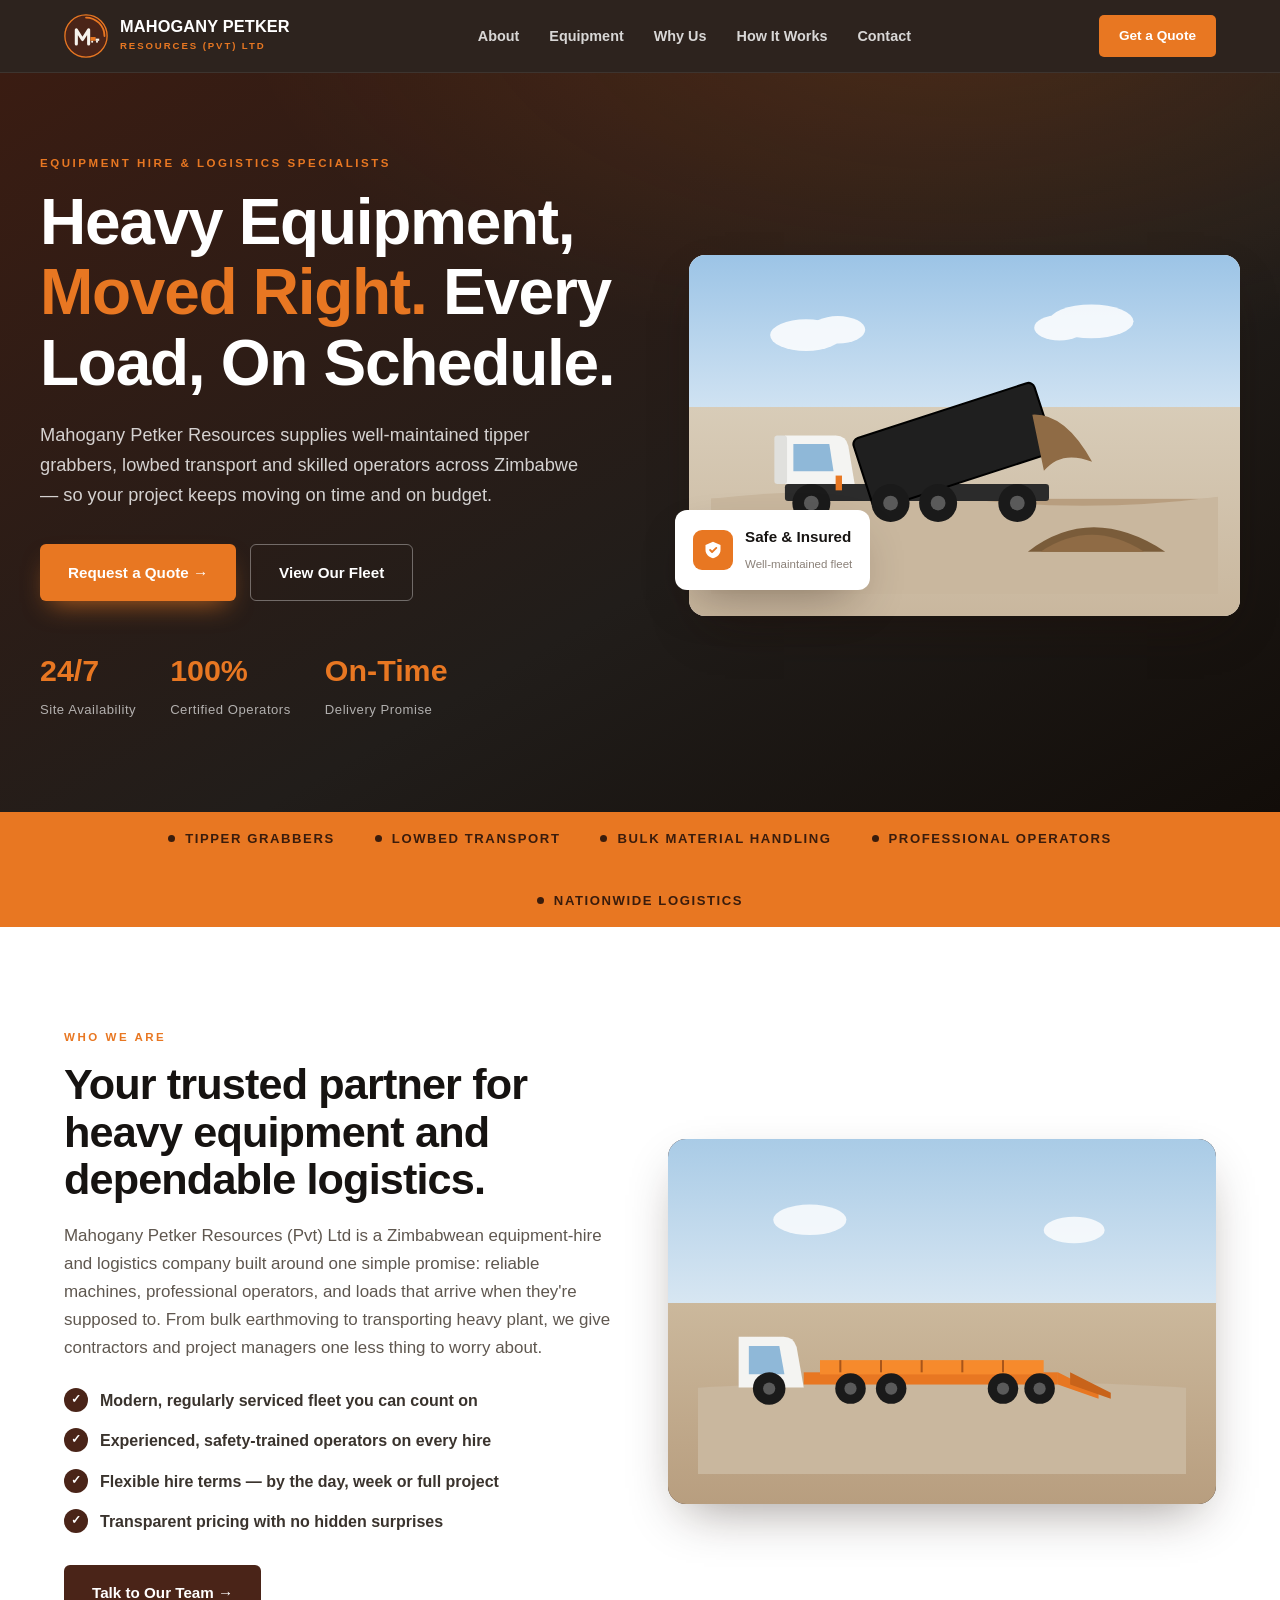
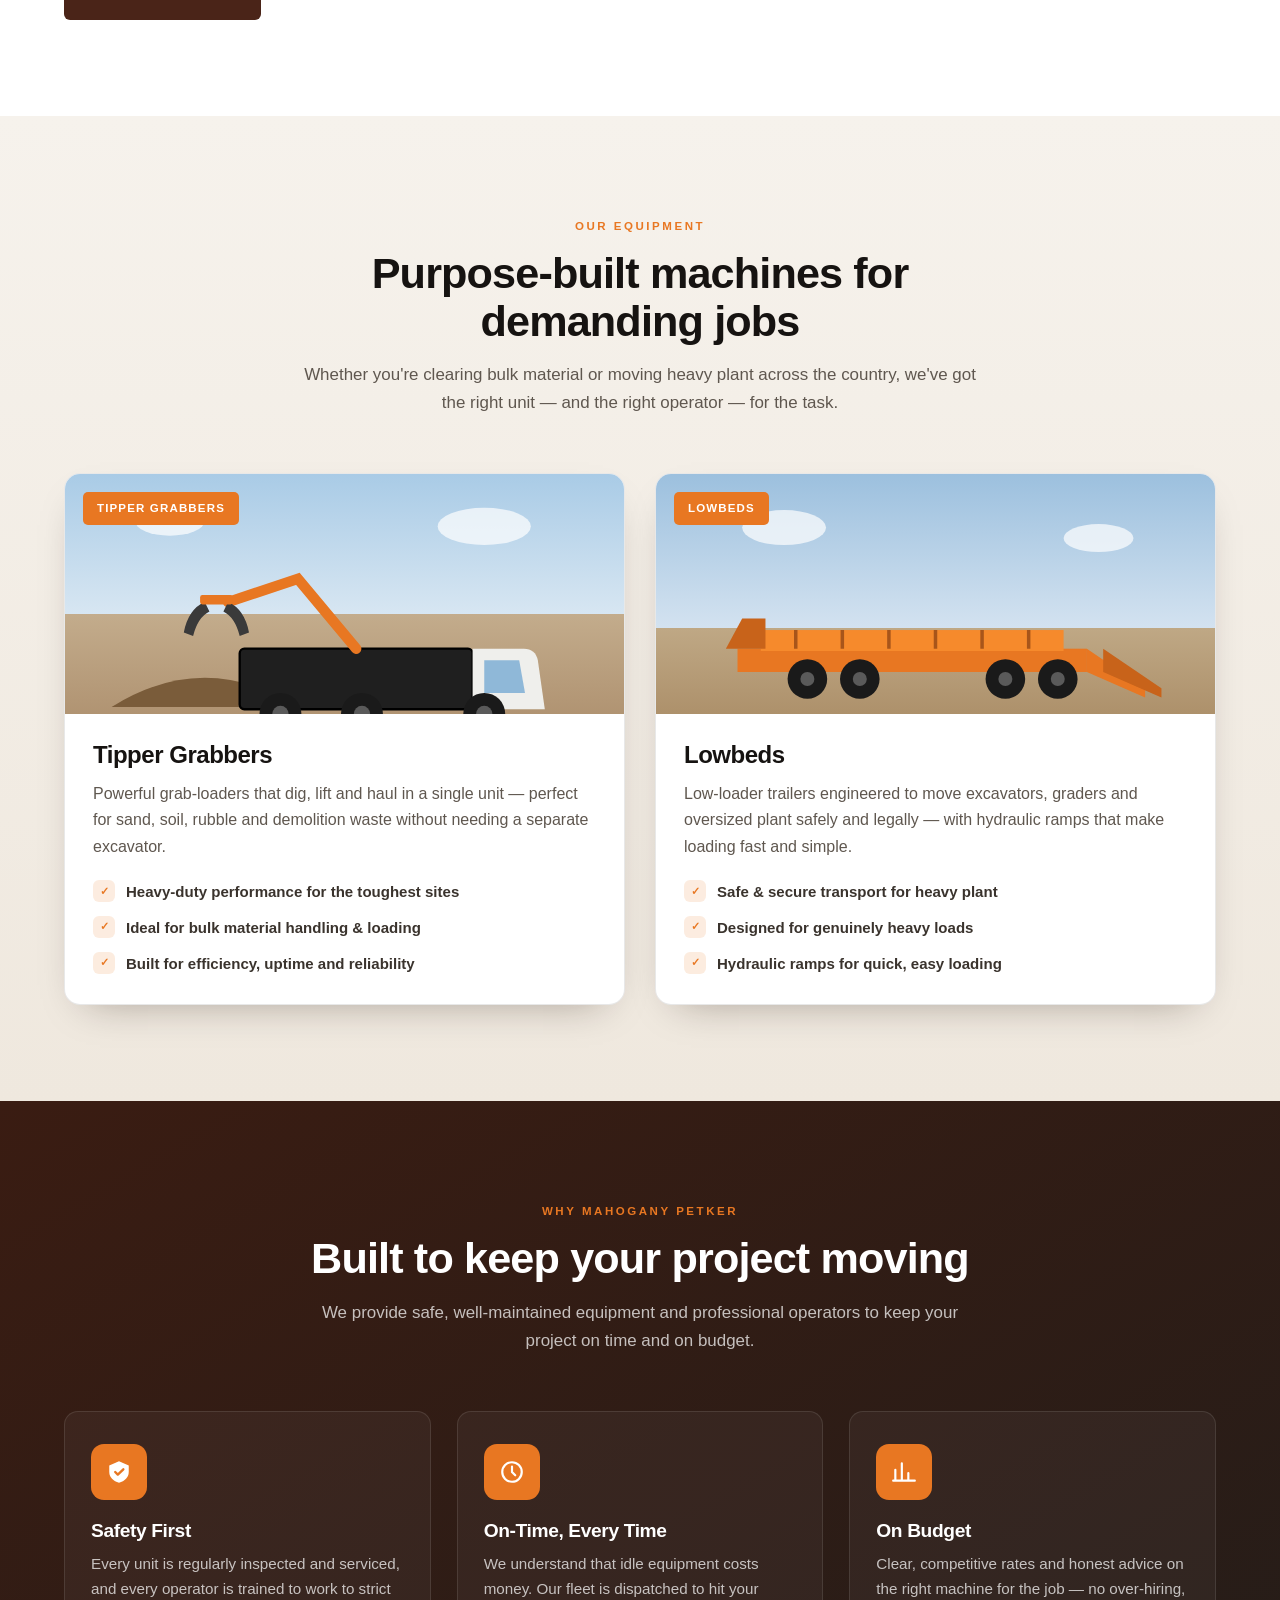
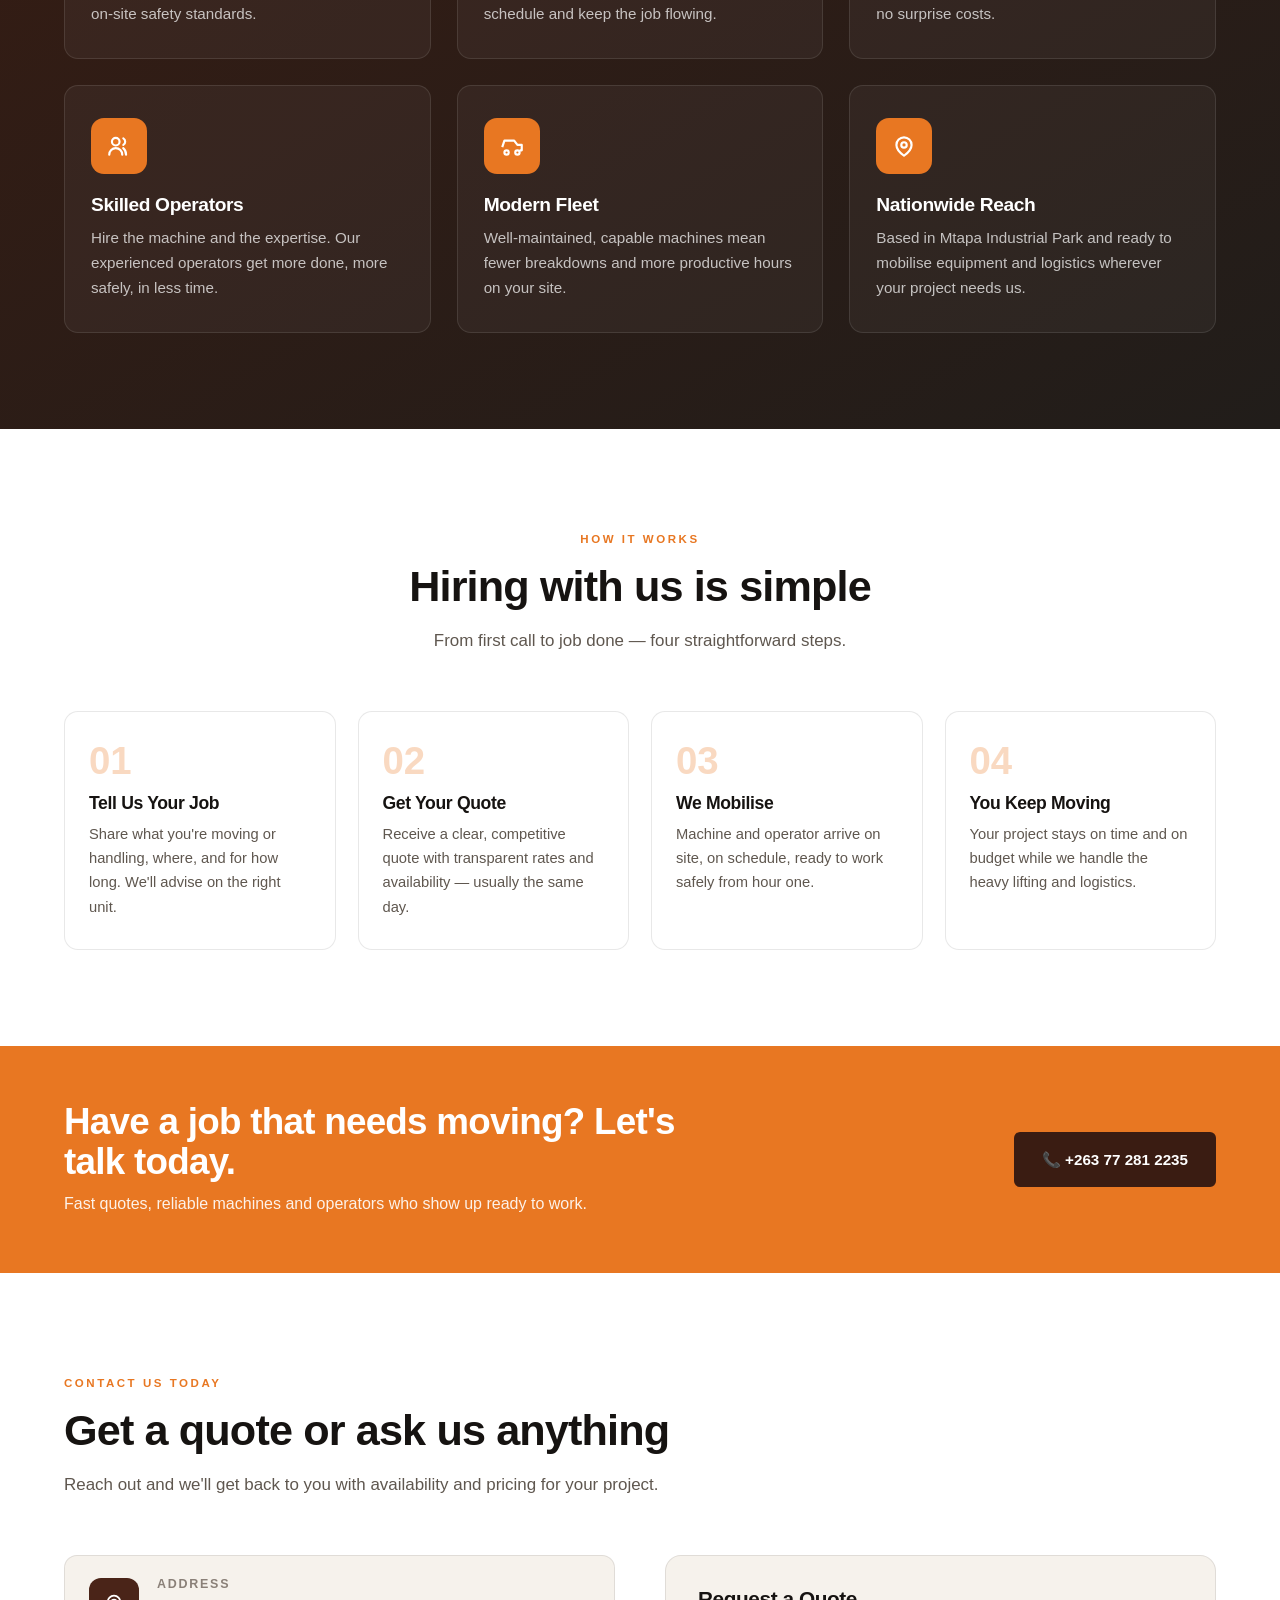
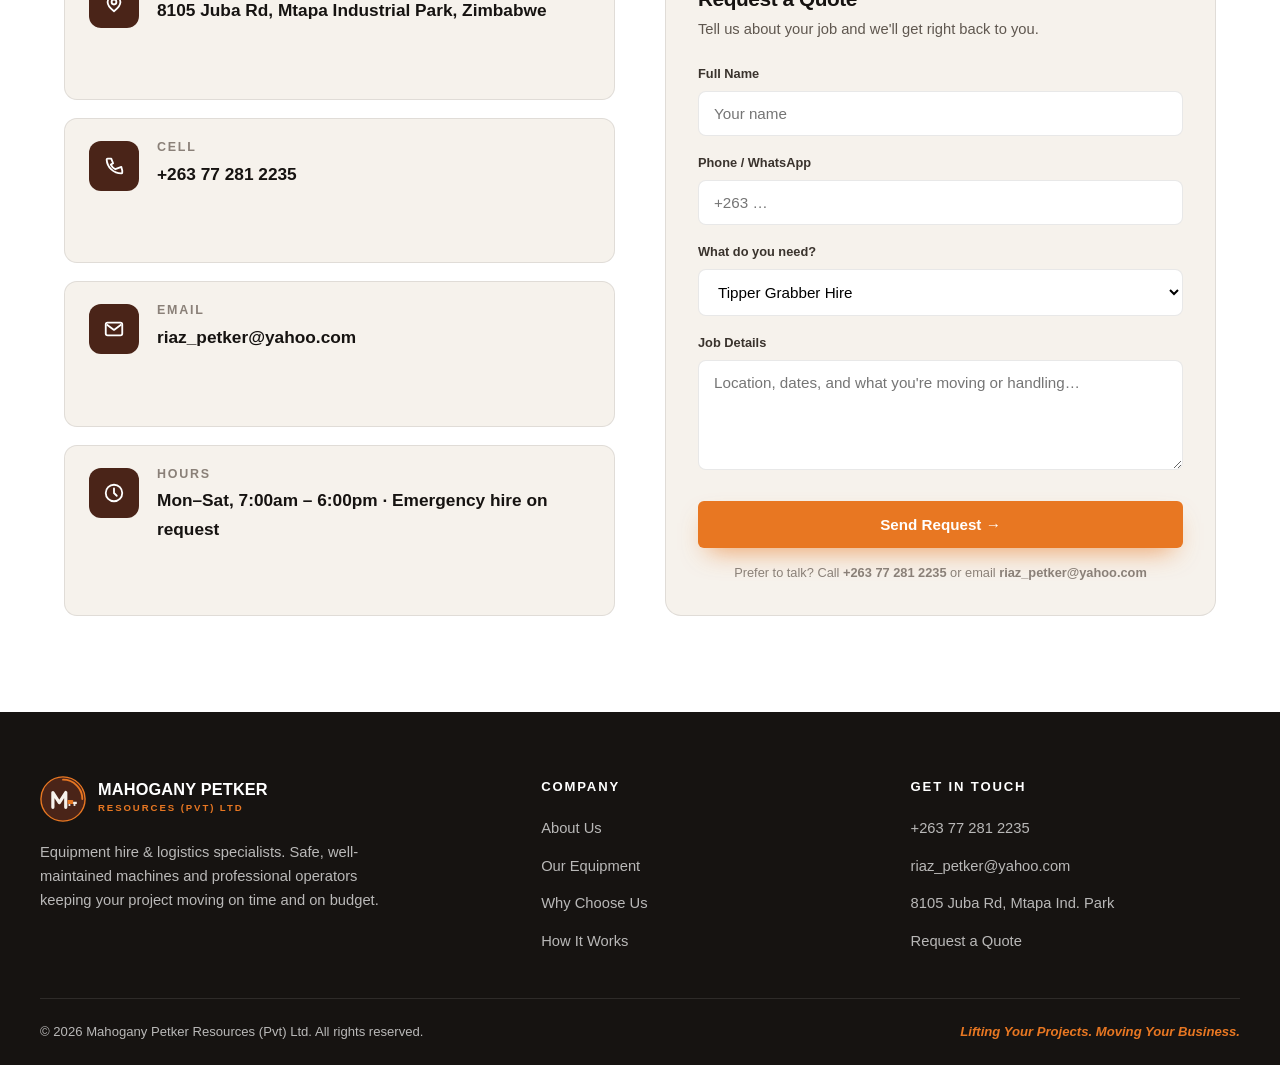
==== mahogany-petker/index.html @ 85d4819c "Add Mahogany Petker Resources equipment-hire website" ====
<!DOCTYPE html>
<html lang="en">
<head>
<meta charset="UTF-8">
<meta name="viewport" content="width=device-width, initial-scale=1.0">
<title>Mahogany Petker Resources | Equipment Hire &amp; Logistics Specialists</title>
<meta name="description" content="Mahogany Petker Resources (Pvt) Ltd — reliable equipment hire and heavy logistics in Zimbabwe. Tipper grabbers, lowbeds and professional operators to keep your project on time and on budget.">
<style>
  :root{
    --brown:#4a2418;
    --brown-deep:#3a1c12;
    --brown-mid:#6b3826;
    --orange:#e87722;
    --orange-bright:#f68a2c;
    --ink:#161311;
    --charcoal:#211d1a;
    --paper:#f6f2ec;
    --paper-2:#efe8de;
    --white:#ffffff;
    --muted:#8a8078;
    --line:rgba(0,0,0,.09);
    --shadow:0 20px 50px -18px rgba(30,15,8,.45);
    --font:-apple-system,BlinkMacSystemFont,"Segoe UI",Roboto,Helvetica,Arial,sans-serif;
  }
  *{margin:0;padding:0;box-sizing:border-box}
  html{scroll-behavior:smooth}
  body{font-family:var(--font);color:var(--ink);background:var(--paper);line-height:1.65;-webkit-font-smoothing:antialiased}
  h1,h2,h3,h4{line-height:1.1;letter-spacing:-.02em;font-weight:800}
  a{color:inherit;text-decoration:none}
  img,svg{display:block;max-width:100%}
  .wrap{max-width:1200px;margin:0 auto;padding:0 24px}
  .eyebrow{display:inline-block;font-size:.72rem;font-weight:800;letter-spacing:.22em;text-transform:uppercase;color:var(--orange);margin-bottom:14px}
  .btn{display:inline-flex;align-items:center;gap:9px;font-weight:700;font-size:.95rem;padding:15px 28px;border-radius:6px;transition:.25s;cursor:pointer;border:0}
  .btn-primary{background:var(--orange);color:#fff;box-shadow:0 12px 26px -10px rgba(232,119,34,.7)}
  .btn-primary:hover{background:var(--orange-bright);transform:translateY(-2px)}
  .btn-ghost{background:transparent;color:#fff;border:1.5px solid rgba(255,255,255,.35)}
  .btn-ghost:hover{border-color:#fff;background:rgba(255,255,255,.08)}
  .btn-dark{background:var(--brown);color:#fff}
  .btn-dark:hover{background:var(--brown-mid);transform:translateY(-2px)}
  section{position:relative}

  /* ---------- HEADER ---------- */
  header{position:sticky;top:0;z-index:50;background:rgba(28,18,12,.92);backdrop-filter:blur(10px);border-bottom:1px solid rgba(255,255,255,.08)}
  .nav{display:flex;align-items:center;justify-content:space-between;height:72px}
  .brand{display:flex;align-items:center;gap:12px}
  .brand .logo-mark{width:44px;height:44px;flex:0 0 auto}
  .brand-txt strong{display:block;color:#fff;font-size:1.02rem;font-weight:800;letter-spacing:.01em;line-height:1}
  .brand-txt span{display:block;color:var(--orange);font-size:.6rem;font-weight:700;letter-spacing:.2em;text-transform:uppercase;margin-top:3px}
  nav ul{display:flex;gap:30px;list-style:none}
  nav ul a{color:rgba(255,255,255,.82);font-size:.9rem;font-weight:600;transition:.2s}
  nav ul a:hover{color:var(--orange)}
  .nav-cta{background:var(--orange);color:#fff;padding:10px 20px;border-radius:5px;font-size:.85rem;font-weight:700}
  .nav-cta:hover{background:var(--orange-bright)}
  .burger{display:none;flex-direction:column;gap:5px;cursor:pointer;background:none;border:0}
  .burger span{width:26px;height:2.5px;background:#fff;border-radius:2px}

  /* ---------- HERO ---------- */
  .hero{background:radial-gradient(1200px 600px at 75% -10%,rgba(232,119,34,.16),transparent 60%),linear-gradient(150deg,var(--brown-deep),var(--charcoal) 60%,#120d09);color:#fff;overflow:hidden}
  .hero-grid{display:grid;grid-template-columns:1.05fr .95fr;gap:40px;align-items:center;padding:76px 0 90px}
  .hero h1{font-size:clamp(2.4rem,5vw,4rem);color:#fff}
  .hero h1 em{color:var(--orange);font-style:normal}
  .hero p.lead{font-size:1.14rem;color:rgba(255,255,255,.8);margin:22px 0 34px;max-width:560px}
  .hero-cta{display:flex;gap:14px;flex-wrap:wrap}
  .hero-stats{display:flex;gap:34px;margin-top:44px;flex-wrap:wrap}
  .hero-stats .stat strong{display:block;font-size:1.9rem;color:var(--orange);font-weight:800}
  .hero-stats .stat span{font-size:.82rem;color:rgba(255,255,255,.65);letter-spacing:.04em}
  .hero-art{position:relative}
  .hero-art .card{background:linear-gradient(160deg,#fbfbfb,#e9e2d8);border-radius:16px;padding:22px;box-shadow:var(--shadow);position:relative;overflow:hidden}
  .hero-art .card:before{content:"";position:absolute;inset:0;background:linear-gradient(180deg,#9cc4e6 0%,#cfe2f2 42%,#d8ccb8 42%,#c9b79e 100%);opacity:1;z-index:0}
  .hero-art svg{position:relative;z-index:1}
  .badge-float{position:absolute;left:-14px;bottom:26px;background:#fff;color:var(--ink);border-radius:12px;padding:14px 18px;box-shadow:var(--shadow);display:flex;align-items:center;gap:12px;z-index:3}
  .badge-float .ic{width:40px;height:40px;background:var(--orange);border-radius:9px;display:grid;place-items:center;flex:0 0 auto}
  .badge-float strong{display:block;font-size:.95rem}
  .badge-float span{font-size:.72rem;color:var(--muted)}

  /* ---------- MARQUEE STRIP ---------- */
  .strip{background:var(--orange);color:#3a1c0c}
  .strip .wrap{display:flex;gap:40px;flex-wrap:wrap;justify-content:center;padding:16px 24px;font-weight:800;font-size:.82rem;letter-spacing:.12em;text-transform:uppercase}
  .strip span{display:flex;align-items:center;gap:10px}
  .strip span:before{content:"";width:7px;height:7px;background:#3a1c0c;border-radius:50%}

  /* ---------- SECTION TITLES ---------- */
  .sec{padding:96px 0}
  .sec-head{max-width:680px;margin-bottom:56px}
  .sec-head.center{margin-left:auto;margin-right:auto;text-align:center}
  .sec-head h2{font-size:clamp(1.9rem,3.5vw,2.7rem);color:var(--ink)}
  .sec-head p{color:#5f574f;margin-top:16px;font-size:1.06rem}

  /* ---------- ABOUT ---------- */
  .about{background:var(--white)}
  .about-grid{display:grid;grid-template-columns:1fr 1fr;gap:56px;align-items:center}
  .about ul.checks{list-style:none;margin-top:26px;display:grid;gap:14px}
  .about ul.checks li{display:flex;gap:12px;align-items:flex-start;font-weight:600;color:#3a332d}
  .about ul.checks li:before{content:"✓";flex:0 0 auto;width:24px;height:24px;background:var(--brown);color:#fff;border-radius:50%;display:grid;place-items:center;font-size:.75rem;font-weight:800}
  .about-visual{background:linear-gradient(155deg,var(--brown),var(--charcoal));border-radius:18px;padding:30px;box-shadow:var(--shadow);position:relative;overflow:hidden}
  .about-visual .sky{position:absolute;inset:0;background:linear-gradient(180deg,#a9cbe6,#d7e6f2 45%,#cbb89c 45%,#b89e7f);z-index:0}
  .about-visual svg{position:relative;z-index:1}

  /* ---------- EQUIPMENT ---------- */
  .equip{background:linear-gradient(180deg,var(--paper),var(--paper-2))}
  .equip-grid{display:grid;grid-template-columns:1fr 1fr;gap:30px}
  .equip-card{background:#fff;border-radius:16px;overflow:hidden;box-shadow:0 16px 40px -22px rgba(30,15,8,.4);border:1px solid var(--line);transition:.3s;display:flex;flex-direction:column}
  .equip-card:hover{transform:translateY(-6px);box-shadow:0 26px 50px -22px rgba(30,15,8,.5)}
  .equip-pic{position:relative;height:240px;overflow:hidden}
  .equip-pic .scene{position:absolute;inset:0}
  .equip-pic .tag{position:absolute;left:18px;top:18px;background:var(--orange);color:#fff;font-size:.72rem;font-weight:800;letter-spacing:.1em;text-transform:uppercase;padding:7px 14px;border-radius:5px;z-index:3}
  .equip-body{padding:28px}
  .equip-body h3{font-size:1.5rem;color:var(--ink)}
  .equip-body>p{color:#5f574f;margin:12px 0 20px}
  .equip-body ul{list-style:none;display:grid;gap:11px}
  .equip-body ul li{display:flex;gap:11px;align-items:flex-start;font-weight:600;color:#3a332d;font-size:.94rem}
  .equip-body ul li .dot{flex:0 0 auto;width:22px;height:22px;border-radius:6px;background:rgba(232,119,34,.14);color:var(--orange);display:grid;place-items:center;font-size:.7rem;font-weight:900}

  /* ---------- WHY ---------- */
  .why{background:linear-gradient(150deg,var(--brown-deep),var(--charcoal));color:#fff}
  .why-grid{display:grid;grid-template-columns:repeat(3,1fr);gap:26px;margin-top:12px}
  .why-card{background:rgba(255,255,255,.045);border:1px solid rgba(255,255,255,.1);border-radius:14px;padding:32px 26px;transition:.3s}
  .why-card:hover{background:rgba(255,255,255,.08);transform:translateY(-4px)}
  .why-card .ic{width:56px;height:56px;border-radius:13px;background:var(--orange);display:grid;place-items:center;margin-bottom:20px}
  .why-card h3{font-size:1.2rem;color:#fff;margin-bottom:10px}
  .why-card p{color:rgba(255,255,255,.72);font-size:.95rem}

  /* ---------- PROCESS ---------- */
  .steps{display:grid;grid-template-columns:repeat(4,1fr);gap:22px;counter-reset:step}
  .step{background:#fff;border:1px solid var(--line);border-radius:14px;padding:30px 24px;position:relative}
  .step:before{counter-increment:step;content:"0" counter(step);font-size:2.4rem;font-weight:800;color:rgba(232,119,34,.28);line-height:1;display:block;margin-bottom:14px}
  .step h4{font-size:1.1rem;margin-bottom:8px}
  .step p{color:#5f574f;font-size:.92rem}

  /* ---------- CTA BANNER ---------- */
  .cta-banner{background:var(--orange);color:#fff}
  .cta-banner .wrap{display:flex;align-items:center;justify-content:space-between;gap:30px;padding:56px 24px;flex-wrap:wrap}
  .cta-banner h2{font-size:clamp(1.6rem,3vw,2.3rem);max-width:640px}
  .cta-banner p{color:rgba(255,255,255,.9);margin-top:8px}

  /* ---------- CONTACT ---------- */
  .contact{background:var(--white)}
  .contact-grid{display:grid;grid-template-columns:1fr 1fr;gap:50px}
  .contact-cards{display:grid;gap:18px}
  .c-card{display:flex;gap:18px;align-items:flex-start;background:var(--paper);border:1px solid var(--line);border-radius:13px;padding:22px 24px}
  .c-card .ic{flex:0 0 auto;width:50px;height:50px;border-radius:12px;background:var(--brown);display:grid;place-items:center}
  .c-card h4{font-size:.78rem;letter-spacing:.14em;text-transform:uppercase;color:var(--muted);margin-bottom:5px}
  .c-card a,.c-card p{font-size:1.08rem;font-weight:700;color:var(--ink)}
  .c-card a:hover{color:var(--orange)}
  form{background:var(--paper);border:1px solid var(--line);border-radius:16px;padding:32px}
  form h3{font-size:1.3rem;margin-bottom:6px}
  form p.sub{color:#5f574f;font-size:.92rem;margin-bottom:22px}
  .field{margin-bottom:16px}
  .field label{display:block;font-size:.8rem;font-weight:700;margin-bottom:7px;color:#3a332d}
  .field input,.field textarea,.field select{width:100%;padding:13px 15px;border:1.5px solid var(--line);border-radius:8px;font-family:inherit;font-size:.95rem;background:#fff;transition:.2s}
  .field input:focus,.field textarea:focus,.field select:focus{outline:none;border-color:var(--orange);box-shadow:0 0 0 3px rgba(232,119,34,.14)}
  .field textarea{resize:vertical;min-height:110px}
  form button{width:100%;justify-content:center;margin-top:6px}
  .form-note{font-size:.8rem;color:var(--muted);text-align:center;margin-top:14px}

  /* ---------- FOOTER ---------- */
  footer{background:var(--ink);color:rgba(255,255,255,.7)}
  .foot-top{display:grid;grid-template-columns:1.4fr 1fr 1fr;gap:40px;padding:64px 0 44px}
  .foot-brand .brand{margin-bottom:18px}
  .foot-brand p{font-size:.92rem;max-width:340px}
  .foot-col h5{color:#fff;font-size:.82rem;letter-spacing:.14em;text-transform:uppercase;margin-bottom:18px}
  .foot-col ul{list-style:none;display:grid;gap:11px}
  .foot-col ul a{font-size:.92rem;transition:.2s}
  .foot-col ul a:hover{color:var(--orange)}
  .foot-bar{border-top:1px solid rgba(255,255,255,.1);padding:22px 0;display:flex;justify-content:space-between;flex-wrap:wrap;gap:10px;font-size:.82rem}
  .foot-bar .slogan{color:var(--orange);font-weight:700;font-style:italic}

  /* ---------- RESPONSIVE ---------- */
  @media(max-width:900px){
    .hero-grid,.about-grid,.equip-grid,.contact-grid{grid-template-columns:1fr}
    .why-grid{grid-template-columns:1fr}
    .steps{grid-template-columns:1fr 1fr}
    .foot-top{grid-template-columns:1fr}
    nav ul,.nav-cta{display:none}
    .burger{display:flex}
    nav.open ul{display:flex;position:absolute;top:72px;left:0;right:0;flex-direction:column;background:var(--charcoal);padding:20px 24px;gap:18px;border-bottom:1px solid rgba(255,255,255,.1)}
    .hero-art{order:-1}
  }
  @media(max-width:520px){
    .steps{grid-template-columns:1fr}
    .cta-banner .wrap{flex-direction:column;align-items:flex-start}
  }
</style>
</head>
<body>

<!-- ============ REUSABLE SVG DEFS: LOGO ============ -->
<svg width="0" height="0" style="position:absolute" aria-hidden="true">
  <defs>
    <!-- Logo mark: brown circle with truck silhouette + M -->
    <symbol id="logoMark" viewBox="0 0 100 100">
      <circle cx="50" cy="50" r="48" fill="#4a2418"/>
      <circle cx="50" cy="50" r="48" fill="none" stroke="#e87722" stroke-width="3"/>
      <path d="M50 8 A42 42 0 0 1 92 50" fill="none" stroke="#e87722" stroke-width="4" stroke-linecap="round"/>
      <!-- M letter -->
      <path d="M28 68 V36 L42 58 L56 36 V68" fill="none" stroke="#f6f2ec" stroke-width="7" stroke-linejoin="round" stroke-linecap="round"/>
      <!-- little truck -->
      <g transform="translate(60,60)">
        <rect x="0" y="-8" width="12" height="9" rx="1" fill="#e87722"/>
        <rect x="12" y="-4" width="8" height="5" fill="#f6f2ec"/>
        <circle cx="4" cy="3" r="2.4" fill="#f6f2ec"/>
        <circle cx="15" cy="3" r="2.4" fill="#f6f2ec"/>
      </g>
    </symbol>
  </defs>
</svg>

<!-- ============ HEADER ============ -->
<header>
  <div class="wrap nav">
    <a href="#home" class="brand">
      <svg class="logo-mark"><use href="#logoMark"/></svg>
      <span class="brand-txt">
        <strong>MAHOGANY PETKER</strong>
        <span>Resources (Pvt) Ltd</span>
      </span>
    </a>
    <nav id="nav">
      <ul>
        <li><a href="#about">About</a></li>
        <li><a href="#equipment">Equipment</a></li>
        <li><a href="#why">Why Us</a></li>
        <li><a href="#process">How It Works</a></li>
        <li><a href="#contact">Contact</a></li>
      </ul>
    </nav>
    <a href="#contact" class="nav-cta">Get a Quote</a>
    <button class="burger" id="burger" aria-label="Menu"><span></span><span></span><span></span></button>
  </div>
</header>

<!-- ============ HERO ============ -->
<section class="hero" id="home">
  <div class="wrap hero-grid">
    <div class="hero-copy">
      <span class="eyebrow">Equipment Hire &amp; Logistics Specialists</span>
      <h1>Heavy Equipment, <em>Moved Right.</em> Every Load, On Schedule.</h1>
      <p class="lead">Mahogany Petker Resources supplies well-maintained tipper grabbers, lowbed transport and skilled operators across Zimbabwe — so your project keeps moving on time and on budget.</p>
      <div class="hero-cta">
        <a href="#contact" class="btn btn-primary">Request a Quote →</a>
        <a href="#equipment" class="btn btn-ghost">View Our Fleet</a>
      </div>
      <div class="hero-stats">
        <div class="stat"><strong>24/7</strong><span>Site Availability</span></div>
        <div class="stat"><strong>100%</strong><span>Certified Operators</span></div>
        <div class="stat"><strong>On-Time</strong><span>Delivery Promise</span></div>
      </div>
    </div>
    <div class="hero-art">
      <div class="card">
        <!-- Tipper truck dumping, sky scene -->
        <svg viewBox="0 0 480 300" role="img" aria-label="Tipper truck offloading material at a construction site">
          <!-- clouds -->
          <g fill="#ffffff" opacity=".85">
            <ellipse cx="90" cy="55" rx="34" ry="15"/><ellipse cx="120" cy="50" rx="26" ry="13"/>
            <ellipse cx="360" cy="42" rx="40" ry="16"/><ellipse cx="330" cy="48" rx="24" ry="12"/>
          </g>
          <!-- ground -->
          <rect x="0" y="210" width="480" height="90" fill="#b89e7f"/>
          <path d="M0 210 Q120 196 240 210 T480 208 V300 H0 Z" fill="#c9b79e"/>
          <!-- dumped pile -->
          <path d="M300 260 Q360 214 430 260 Z" fill="#7a5c3a"/>
          <path d="M312 260 Q360 228 410 260 Z" fill="#8f6b45"/>
          <!-- TRUCK -->
          <g>
            <!-- chassis -->
            <rect x="70" y="196" width="250" height="16" rx="3" fill="#2b2b2b"/>
            <!-- raised tipper bed -->
            <g transform="rotate(-18 250 190)">
              <rect x="150" y="120" width="180" height="70" rx="6" fill="#1f1f1f"/>
              <rect x="150" y="120" width="180" height="70" rx="6" fill="none" stroke="#000" stroke-width="2"/>
              <!-- material spilling -->
              <path d="M320 150 q30 8 40 60 q-24 -20 -46 -6 Z" fill="#8f6b45"/>
            </g>
            <!-- cab -->
            <path d="M70 150 h48 q10 0 12 10 l6 36 h-66 Z" fill="#f4f4f2"/>
            <path d="M78 158 h34 l4 26 h-38 Z" fill="#8fb8d8"/>
            <rect x="60" y="150" width="12" height="46" rx="3" fill="#e0e0dd"/>
            <!-- wheels -->
            <g fill="#1a1a1a">
              <circle cx="95" cy="214" r="18"/><circle cx="170" cy="214" r="18"/>
              <circle cx="215" cy="214" r="18"/><circle cx="290" cy="214" r="18"/>
            </g>
            <g fill="#5a5a5a">
              <circle cx="95" cy="214" r="7"/><circle cx="170" cy="214" r="7"/>
              <circle cx="215" cy="214" r="7"/><circle cx="290" cy="214" r="7"/>
            </g>
            <rect x="118" y="188" width="6" height="14" fill="#e87722"/>
          </g>
        </svg>
      </div>
      <div class="badge-float">
        <span class="ic">
          <svg width="20" height="20" viewBox="0 0 24 24" fill="none"><path d="M12 2 3 6v6c0 5 3.8 8.4 9 10 5.2-1.6 9-5 9-10V6l-9-4Z" fill="#fff"/><path d="m8.5 12 2.4 2.4L16 9.5" stroke="#e87722" stroke-width="2.2" stroke-linecap="round" stroke-linejoin="round"/></svg>
        </span>
        <div><strong>Safe &amp; Insured</strong><span>Well-maintained fleet</span></div>
      </div>
    </div>
  </div>
</section>

<!-- ============ TRUST STRIP ============ -->
<div class="strip">
  <div class="wrap">
    <span>Tipper Grabbers</span>
    <span>Lowbed Transport</span>
    <span>Bulk Material Handling</span>
    <span>Professional Operators</span>
    <span>Nationwide Logistics</span>
  </div>
</div>

<!-- ============ ABOUT ============ -->
<section class="sec about" id="about">
  <div class="wrap about-grid">
    <div>
      <span class="eyebrow">Who We Are</span>
      <h2 style="font-size:clamp(1.9rem,3.5vw,2.7rem)">Your trusted partner for heavy equipment and dependable logistics.</h2>
      <p style="color:#5f574f;margin-top:18px;font-size:1.06rem">Mahogany Petker Resources (Pvt) Ltd is a Zimbabwean equipment-hire and logistics company built around one simple promise: reliable machines, professional operators, and loads that arrive when they're supposed to. From bulk earthmoving to transporting heavy plant, we give contractors and project managers one less thing to worry about.</p>
      <ul class="checks">
        <li>Modern, regularly serviced fleet you can count on</li>
        <li>Experienced, safety-trained operators on every hire</li>
        <li>Flexible hire terms — by the day, week or full project</li>
        <li>Transparent pricing with no hidden surprises</li>
      </ul>
      <a href="#contact" class="btn btn-dark" style="margin-top:30px">Talk to Our Team →</a>
    </div>
    <div class="about-visual">
      <div class="sky"></div>
      <!-- Lowbed hauling scene -->
      <svg viewBox="0 0 480 300" role="img" aria-label="Truck hauling a lowbed trailer with loading ramps">
        <g fill="#ffffff" opacity=".8"><ellipse cx="110" cy="50" rx="36" ry="15"/><ellipse cx="370" cy="60" rx="30" ry="13"/></g>
        <rect x="0" y="215" width="480" height="85" fill="#b89e7f"/>
        <path d="M0 215 Q240 202 480 215 V300 H0 Z" fill="#c9b79e"/>
        <!-- truck cab -->
        <path d="M40 165 h44 q10 0 13 10 l7 40 H40 Z" fill="#f4f4f2"/>
        <path d="M50 174 h30 l5 28 H50 Z" fill="#8fb8d8"/>
        <!-- lowbed trailer (orange) -->
        <rect x="104" y="200" width="250" height="12" fill="#e87722"/>
        <rect x="120" y="188" width="220" height="14" fill="#f68a2c"/>
        <!-- ramps -->
        <path d="M354 200 l40 20 v6 l-40 -14 Z" fill="#e87722"/>
        <path d="M366 200 l40 20 v6 l-40 -14 Z" fill="#c8631a"/>
        <!-- deck ribs -->
        <g stroke="#a8551a" stroke-width="2"><line x1="140" y1="188" x2="140" y2="200"/><line x1="180" y1="188" x2="180" y2="200"/><line x1="220" y1="188" x2="220" y2="200"/><line x1="260" y1="188" x2="260" y2="200"/><line x1="300" y1="188" x2="300" y2="200"/></g>
        <!-- wheels -->
        <g fill="#1a1a1a"><circle cx="70" cy="216" r="16"/><circle cx="150" cy="216" r="15"/><circle cx="190" cy="216" r="15"/><circle cx="300" cy="216" r="15"/><circle cx="336" cy="216" r="15"/></g>
        <g fill="#5a5a5a"><circle cx="70" cy="216" r="6"/><circle cx="150" cy="216" r="6"/><circle cx="190" cy="216" r="6"/><circle cx="300" cy="216" r="6"/><circle cx="336" cy="216" r="6"/></g>
      </svg>
    </div>
  </div>
</section>

<!-- ============ EQUIPMENT ============ -->
<section class="sec equip" id="equipment">
  <div class="wrap">
    <div class="sec-head center">
      <span class="eyebrow">Our Equipment</span>
      <h2>Purpose-built machines for demanding jobs</h2>
      <p>Whether you're clearing bulk material or moving heavy plant across the country, we've got the right unit — and the right operator — for the task.</p>
    </div>
    <div class="equip-grid">

      <!-- TIPPER GRABBER -->
      <article class="equip-card">
        <div class="equip-pic">
          <span class="tag">Tipper Grabbers</span>
          <svg class="scene" viewBox="0 0 480 240" preserveAspectRatio="xMidYMid slice" role="img" aria-label="Tipper truck with hydraulic grabber arm loading soil">
            <rect width="480" height="240" fill="url(#g1)"/>
            <defs><linearGradient id="g1" x1="0" y1="0" x2="0" y2="1"><stop offset="0" stop-color="#a9cbe6"/><stop offset=".5" stop-color="#d7e6f2"/><stop offset=".5" stop-color="#c3ac8c"/><stop offset="1" stop-color="#a98a68"/></linearGradient></defs>
            <g fill="#fff" opacity=".7"><ellipse cx="360" cy="45" rx="40" ry="16"/><ellipse cx="90" cy="40" rx="30" ry="13"/></g>
            <!-- pile -->
            <path d="M40 200 Q120 150 200 200 Z" fill="#7a5c3a"/>
            <!-- truck body -->
            <rect x="150" y="150" width="200" height="52" rx="4" fill="#1f1f1f"/>
            <rect x="150" y="150" width="200" height="52" rx="4" fill="none" stroke="#000" stroke-width="2"/>
            <!-- cab -->
            <path d="M350 150 h44 q10 0 12 10 l6 42 h-62 Z" fill="#efefec"/>
            <path d="M360 160 h30 l5 28 h-35 Z" fill="#8fb8d8"/>
            <!-- grabber arm -->
            <g stroke="#e87722" stroke-width="9" fill="none" stroke-linecap="round">
              <path d="M250 150 L200 90 L140 110"/>
            </g>
            <!-- grab claw -->
            <g transform="translate(120,110)" fill="#3a3a3a">
              <path d="M0 0 q-14 6 -18 26 l8 3 q4 -16 14 -21 Z"/>
              <path d="M20 0 q14 6 18 26 l-8 3 q-4 -16 -14 -21 Z"/>
              <rect x="-4" y="-6" width="28" height="8" rx="2" fill="#e87722"/>
            </g>
            <!-- wheels -->
            <g fill="#1a1a1a"><circle cx="185" cy="206" r="18"/><circle cx="255" cy="206" r="18"/><circle cx="360" cy="206" r="18"/></g>
            <g fill="#5a5a5a"><circle cx="185" cy="206" r="7"/><circle cx="255" cy="206" r="7"/><circle cx="360" cy="206" r="7"/></g>
          </svg>
        </div>
        <div class="equip-body">
          <h3>Tipper Grabbers</h3>
          <p>Powerful grab-loaders that dig, lift and haul in a single unit — perfect for sand, soil, rubble and demolition waste without needing a separate excavator.</p>
          <ul>
            <li><span class="dot">✓</span> Heavy-duty performance for the toughest sites</li>
            <li><span class="dot">✓</span> Ideal for bulk material handling &amp; loading</li>
            <li><span class="dot">✓</span> Built for efficiency, uptime and reliability</li>
          </ul>
        </div>
      </article>

      <!-- LOWBED -->
      <article class="equip-card">
        <div class="equip-pic">
          <span class="tag">Lowbeds</span>
          <svg class="scene" viewBox="0 0 480 240" preserveAspectRatio="xMidYMid slice" role="img" aria-label="Orange lowbed trailer with hydraulic loading ramps">
            <rect width="480" height="240" fill="url(#g2)"/>
            <defs><linearGradient id="g2" x1="0" y1="0" x2="0" y2="1"><stop offset="0" stop-color="#9cc0de"/><stop offset=".55" stop-color="#d3e2f0"/><stop offset=".55" stop-color="#bfa885"/><stop offset="1" stop-color="#a5865f"/></linearGradient></defs>
            <g fill="#fff" opacity=".7"><ellipse cx="110" cy="46" rx="36" ry="15"/><ellipse cx="380" cy="55" rx="30" ry="12"/></g>
            <!-- lowbed deck -->
            <rect x="70" y="150" width="300" height="20" fill="#e87722"/>
            <rect x="90" y="134" width="260" height="18" fill="#f68a2c"/>
            <!-- gooseneck -->
            <path d="M60 150 l14 -26 h20 v26 Z" fill="#c8631a"/>
            <!-- ramps down -->
            <path d="M370 150 l50 34 v8 l-50 -22 Z" fill="#e87722"/>
            <path d="M384 150 l50 34 v8 l-50 -22 Z" fill="#c8631a"/>
            <!-- deck ribs -->
            <g stroke="#a8551a" stroke-width="3"><line x1="120" y1="134" x2="120" y2="150"/><line x1="160" y1="134" x2="160" y2="150"/><line x1="200" y1="134" x2="200" y2="150"/><line x1="240" y1="134" x2="240" y2="150"/><line x1="280" y1="134" x2="280" y2="150"/><line x1="320" y1="134" x2="320" y2="150"/></g>
            <!-- wheels -->
            <g fill="#1a1a1a"><circle cx="130" cy="176" r="17"/><circle cx="175" cy="176" r="17"/><circle cx="300" cy="176" r="17"/><circle cx="345" cy="176" r="17"/></g>
            <g fill="#5a5a5a"><circle cx="130" cy="176" r="6"/><circle cx="175" cy="176" r="6"/><circle cx="300" cy="176" r="6"/><circle cx="345" cy="176" r="6"/></g>
          </svg>
        </div>
        <div class="equip-body">
          <h3>Lowbeds</h3>
          <p>Low-loader trailers engineered to move excavators, graders and oversized plant safely and legally — with hydraulic ramps that make loading fast and simple.</p>
          <ul>
            <li><span class="dot">✓</span> Safe &amp; secure transport for heavy plant</li>
            <li><span class="dot">✓</span> Designed for genuinely heavy loads</li>
            <li><span class="dot">✓</span> Hydraulic ramps for quick, easy loading</li>
          </ul>
        </div>
      </article>

    </div>
  </div>
</section>

<!-- ============ WHY US ============ -->
<section class="sec why" id="why">
  <div class="wrap">
    <div class="sec-head center" style="color:#fff">
      <span class="eyebrow">Why Mahogany Petker</span>
      <h2 style="color:#fff">Built to keep your project moving</h2>
      <p style="color:rgba(255,255,255,.72)">We provide safe, well-maintained equipment and professional operators to keep your project on time and on budget.</p>
    </div>
    <div class="why-grid">
      <div class="why-card">
        <span class="ic"><svg width="26" height="26" viewBox="0 0 24 24" fill="none"><path d="M12 2 3 6v6c0 5 3.8 8.4 9 10 5.2-1.6 9-5 9-10V6l-9-4Z" fill="#fff"/><path d="m8.5 12 2.4 2.4L16 9.5" stroke="#e87722" stroke-width="2.2" stroke-linecap="round" stroke-linejoin="round"/></svg></span>
        <h3>Safety First</h3>
        <p>Every unit is regularly inspected and serviced, and every operator is trained to work to strict on-site safety standards.</p>
      </div>
      <div class="why-card">
        <span class="ic"><svg width="26" height="26" viewBox="0 0 24 24" fill="none"><circle cx="12" cy="12" r="9" stroke="#fff" stroke-width="2"/><path d="M12 7v5l3 3" stroke="#fff" stroke-width="2" stroke-linecap="round"/></svg></span>
        <h3>On-Time, Every Time</h3>
        <p>We understand that idle equipment costs money. Our fleet is dispatched to hit your schedule and keep the job flowing.</p>
      </div>
      <div class="why-card">
        <span class="ic"><svg width="26" height="26" viewBox="0 0 24 24" fill="none"><path d="M4 20V10M10 20V4M16 20v-7M22 20H2" stroke="#fff" stroke-width="2" stroke-linecap="round"/></svg></span>
        <h3>On Budget</h3>
        <p>Clear, competitive rates and honest advice on the right machine for the job — no over-hiring, no surprise costs.</p>
      </div>
      <div class="why-card">
        <span class="ic"><svg width="26" height="26" viewBox="0 0 24 24" fill="none"><circle cx="9" cy="8" r="3.5" stroke="#fff" stroke-width="2"/><path d="M3 20c0-3.3 2.7-6 6-6s6 2.7 6 6" stroke="#fff" stroke-width="2" stroke-linecap="round"/><path d="M16 5a3.5 3.5 0 0 1 0 6M18.5 20c0-2.5-1-4.7-2.6-6" stroke="#fff" stroke-width="2" stroke-linecap="round"/></svg></span>
        <h3>Skilled Operators</h3>
        <p>Hire the machine and the expertise. Our experienced operators get more done, more safely, in less time.</p>
      </div>
      <div class="why-card">
        <span class="ic"><svg width="26" height="26" viewBox="0 0 24 24" fill="none"><path d="M3 13l2-6h9l3 4h4v5h-2" stroke="#fff" stroke-width="2" stroke-linejoin="round"/><circle cx="7" cy="18" r="2" stroke="#fff" stroke-width="2"/><circle cx="17" cy="18" r="2" stroke="#fff" stroke-width="2"/></svg></span>
        <h3>Modern Fleet</h3>
        <p>Well-maintained, capable machines mean fewer breakdowns and more productive hours on your site.</p>
      </div>
      <div class="why-card">
        <span class="ic"><svg width="26" height="26" viewBox="0 0 24 24" fill="none"><path d="M12 21s-7-5.2-7-10a7 7 0 0 1 14 0c0 4.8-7 10-7 10Z" stroke="#fff" stroke-width="2" stroke-linejoin="round"/><circle cx="12" cy="11" r="2.5" stroke="#fff" stroke-width="2"/></svg></span>
        <h3>Nationwide Reach</h3>
        <p>Based in Mtapa Industrial Park and ready to mobilise equipment and logistics wherever your project needs us.</p>
      </div>
    </div>
  </div>
</section>

<!-- ============ PROCESS ============ -->
<section class="sec" id="process" style="background:var(--white)">
  <div class="wrap">
    <div class="sec-head center">
      <span class="eyebrow">How It Works</span>
      <h2>Hiring with us is simple</h2>
      <p>From first call to job done — four straightforward steps.</p>
    </div>
    <div class="steps">
      <div class="step"><h4>Tell Us Your Job</h4><p>Share what you're moving or handling, where, and for how long. We'll advise on the right unit.</p></div>
      <div class="step"><h4>Get Your Quote</h4><p>Receive a clear, competitive quote with transparent rates and availability — usually the same day.</p></div>
      <div class="step"><h4>We Mobilise</h4><p>Machine and operator arrive on site, on schedule, ready to work safely from hour one.</p></div>
      <div class="step"><h4>You Keep Moving</h4><p>Your project stays on time and on budget while we handle the heavy lifting and logistics.</p></div>
    </div>
  </div>
</section>

<!-- ============ CTA BANNER ============ -->
<section class="cta-banner">
  <div class="wrap">
    <div>
      <h2>Have a job that needs moving? Let's talk today.</h2>
      <p>Fast quotes, reliable machines and operators who show up ready to work.</p>
    </div>
    <a href="tel:+263772812235" class="btn btn-dark" style="background:#3a1c12">📞 +263 77 281 2235</a>
  </div>
</section>

<!-- ============ CONTACT ============ -->
<section class="sec contact" id="contact">
  <div class="wrap">
    <div class="sec-head">
      <span class="eyebrow">Contact Us Today</span>
      <h2>Get a quote or ask us anything</h2>
      <p>Reach out and we'll get back to you with availability and pricing for your project.</p>
    </div>
    <div class="contact-grid">
      <div class="contact-cards">
        <div class="c-card">
          <span class="ic"><svg width="22" height="22" viewBox="0 0 24 24" fill="none"><path d="M12 21s-7-5.2-7-10a7 7 0 0 1 14 0c0 4.8-7 10-7 10Z" stroke="#fff" stroke-width="2" stroke-linejoin="round"/><circle cx="12" cy="11" r="2.6" stroke="#fff" stroke-width="2"/></svg></span>
          <div><h4>Address</h4><p>8105 Juba Rd, Mtapa Industrial Park, Zimbabwe</p></div>
        </div>
        <div class="c-card">
          <span class="ic"><svg width="22" height="22" viewBox="0 0 24 24" fill="none"><path d="M5 4h4l2 5-2.5 1.5a11 11 0 0 0 5 5L20 13l1 4v2a1 1 0 0 1-1 1A16 16 0 0 1 4 5a1 1 0 0 1 1-1Z" stroke="#fff" stroke-width="2" stroke-linejoin="round"/></svg></span>
          <div><h4>Cell</h4><a href="tel:+263772812235">+263 77 281 2235</a></div>
        </div>
        <div class="c-card">
          <span class="ic"><svg width="22" height="22" viewBox="0 0 24 24" fill="none"><rect x="3" y="5" width="18" height="14" rx="2" stroke="#fff" stroke-width="2"/><path d="m4 7 8 6 8-6" stroke="#fff" stroke-width="2" stroke-linejoin="round"/></svg></span>
          <div><h4>Email</h4><a href="mailto:riaz_petker@yahoo.com">riaz_petker@yahoo.com</a></div>
        </div>
        <div class="c-card">
          <span class="ic"><svg width="22" height="22" viewBox="0 0 24 24" fill="none"><circle cx="12" cy="12" r="9" stroke="#fff" stroke-width="2"/><path d="M12 7v5l3 3" stroke="#fff" stroke-width="2" stroke-linecap="round"/></svg></span>
          <div><h4>Hours</h4><p>Mon–Sat, 7:00am – 6:00pm · Emergency hire on request</p></div>
        </div>
      </div>

      <form onsubmit="handleSubmit(event)">
        <h3>Request a Quote</h3>
        <p class="sub">Tell us about your job and we'll get right back to you.</p>
        <div class="field"><label for="name">Full Name</label><input id="name" type="text" placeholder="Your name" required></div>
        <div class="field"><label for="phone">Phone / WhatsApp</label><input id="phone" type="tel" placeholder="+263 …" required></div>
        <div class="field"><label for="service">What do you need?</label>
          <select id="service">
            <option>Tipper Grabber Hire</option>
            <option>Lowbed Transport</option>
            <option>Bulk Material Handling</option>
            <option>Operator + Equipment</option>
            <option>Other / Not Sure</option>
          </select>
        </div>
        <div class="field"><label for="msg">Job Details</label><textarea id="msg" placeholder="Location, dates, and what you're moving or handling…"></textarea></div>
        <button type="submit" class="btn btn-primary">Send Request →</button>
        <p class="form-note">Prefer to talk? Call <strong>+263 77 281 2235</strong> or email <strong>riaz_petker@yahoo.com</strong></p>
      </form>
    </div>
  </div>
</section>

<!-- ============ FOOTER ============ -->
<footer>
  <div class="wrap foot-top">
    <div class="foot-brand">
      <div class="brand">
        <svg class="logo-mark" style="width:46px;height:46px"><use href="#logoMark"/></svg>
        <span class="brand-txt">
          <strong>MAHOGANY PETKER</strong>
          <span>Resources (Pvt) Ltd</span>
        </span>
      </div>
      <p>Equipment hire &amp; logistics specialists. Safe, well-maintained machines and professional operators keeping your project moving on time and on budget.</p>
    </div>
    <div class="foot-col">
      <h5>Company</h5>
      <ul>
        <li><a href="#about">About Us</a></li>
        <li><a href="#equipment">Our Equipment</a></li>
        <li><a href="#why">Why Choose Us</a></li>
        <li><a href="#process">How It Works</a></li>
      </ul>
    </div>
    <div class="foot-col">
      <h5>Get In Touch</h5>
      <ul>
        <li><a href="tel:+263772812235">+263 77 281 2235</a></li>
        <li><a href="mailto:riaz_petker@yahoo.com">riaz_petker@yahoo.com</a></li>
        <li><a href="#contact">8105 Juba Rd, Mtapa Ind. Park</a></li>
        <li><a href="#contact">Request a Quote</a></li>
      </ul>
    </div>
  </div>
  <div class="wrap foot-bar">
    <span>© <span id="yr"></span> Mahogany Petker Resources (Pvt) Ltd. All rights reserved.</span>
    <span class="slogan">Lifting Your Projects. Moving Your Business.</span>
  </div>
</footer>

<script>
  // mobile nav
  const burger=document.getElementById('burger'),nav=document.getElementById('nav');
  burger.addEventListener('click',()=>nav.classList.toggle('open'));
  nav.querySelectorAll('a').forEach(a=>a.addEventListener('click',()=>nav.classList.remove('open')));
  // year
  document.getElementById('yr').textContent=new Date().getFullYear();
  // form
  function handleSubmit(e){
    e.preventDefault();
    const name=document.getElementById('name').value||'there';
    alert('Thanks, '+name+'! Your request has been noted. Please also call or WhatsApp +263 77 281 2235 so we can confirm availability right away.');
    e.target.reset();
  }
</script>
</body>
</html>
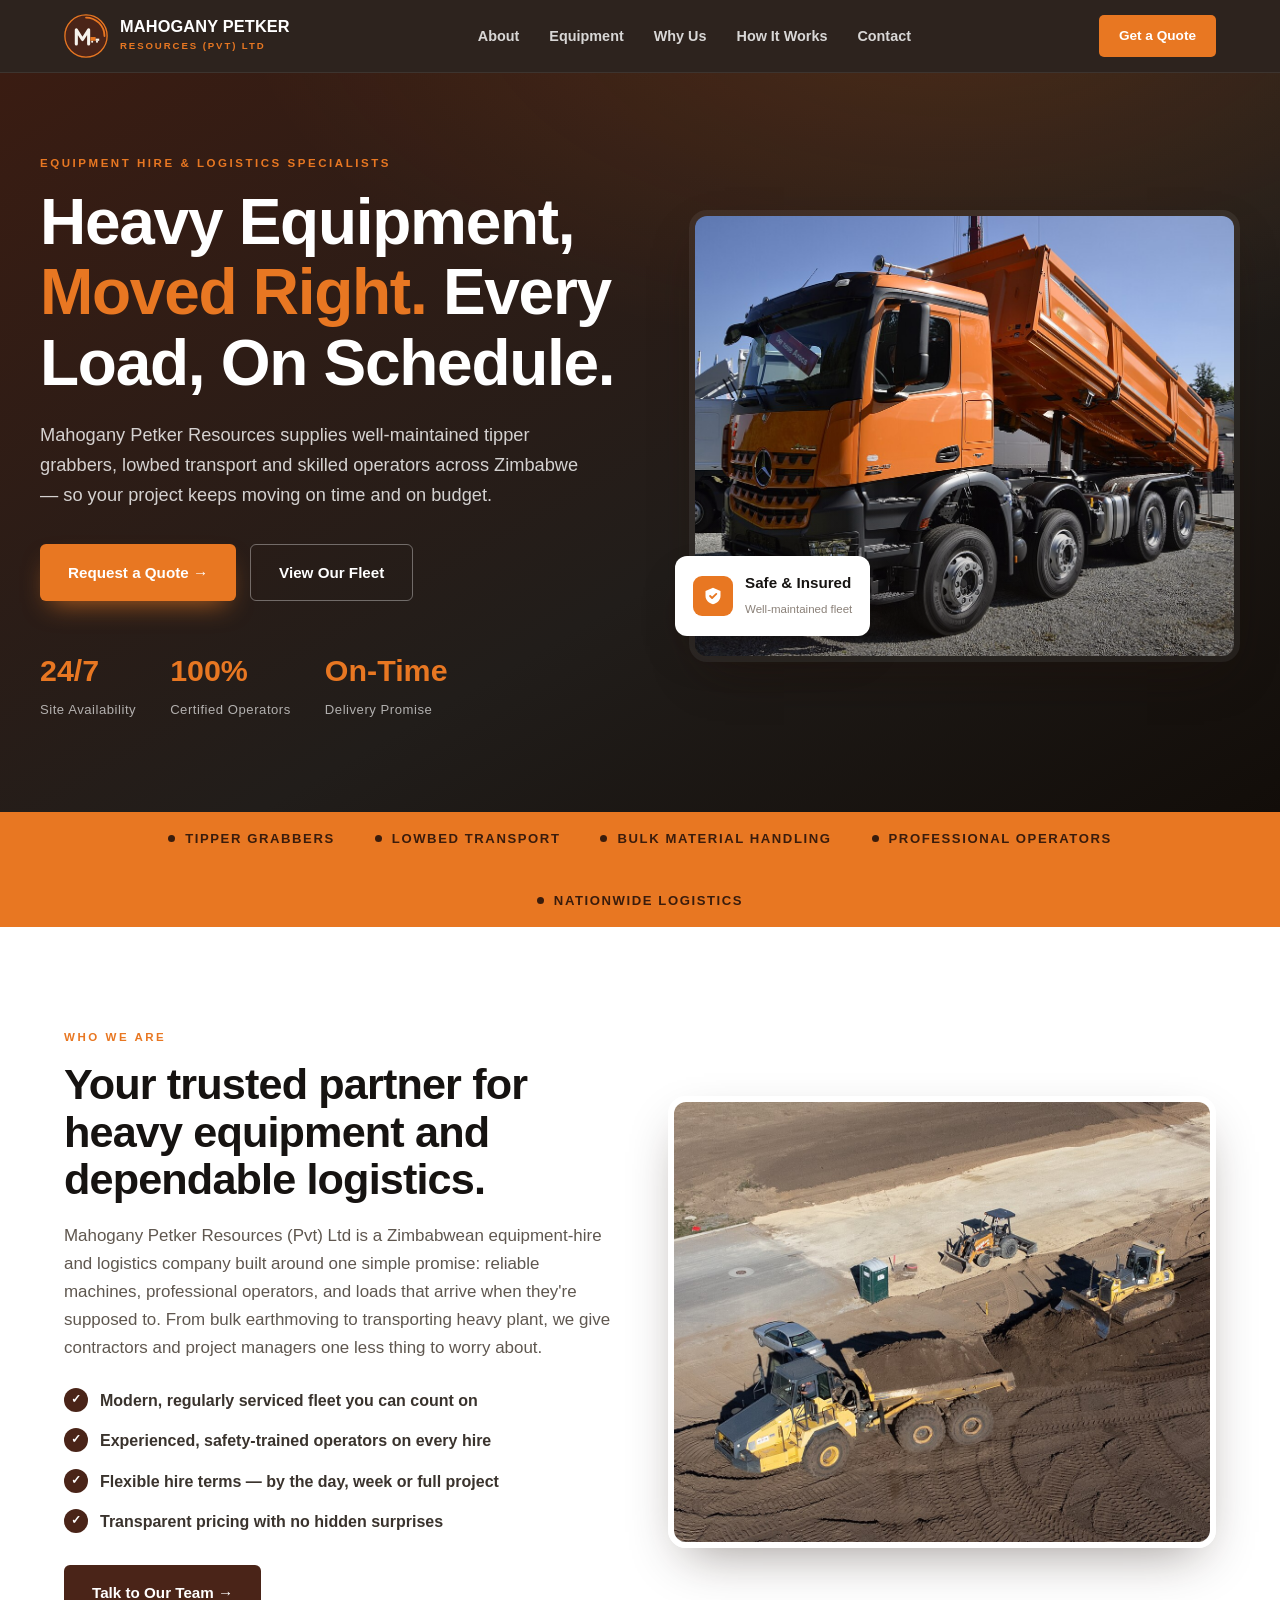
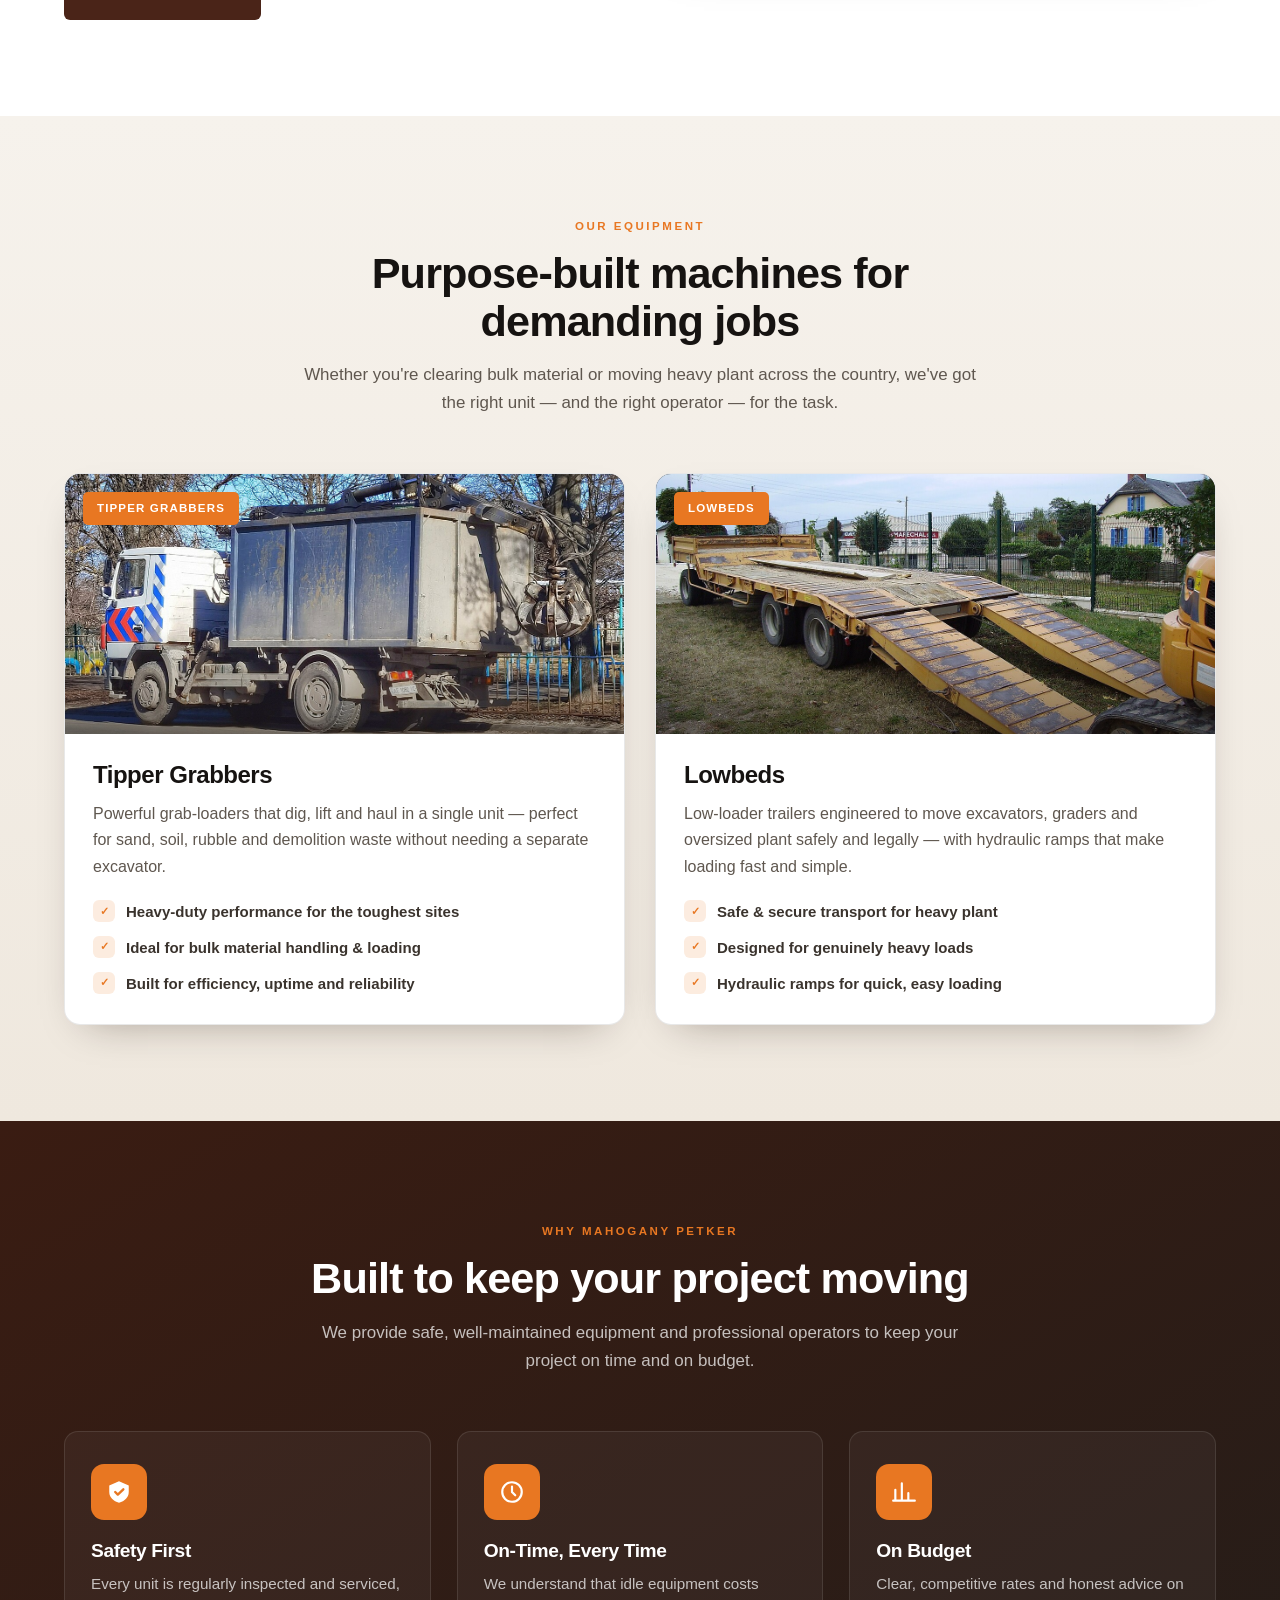
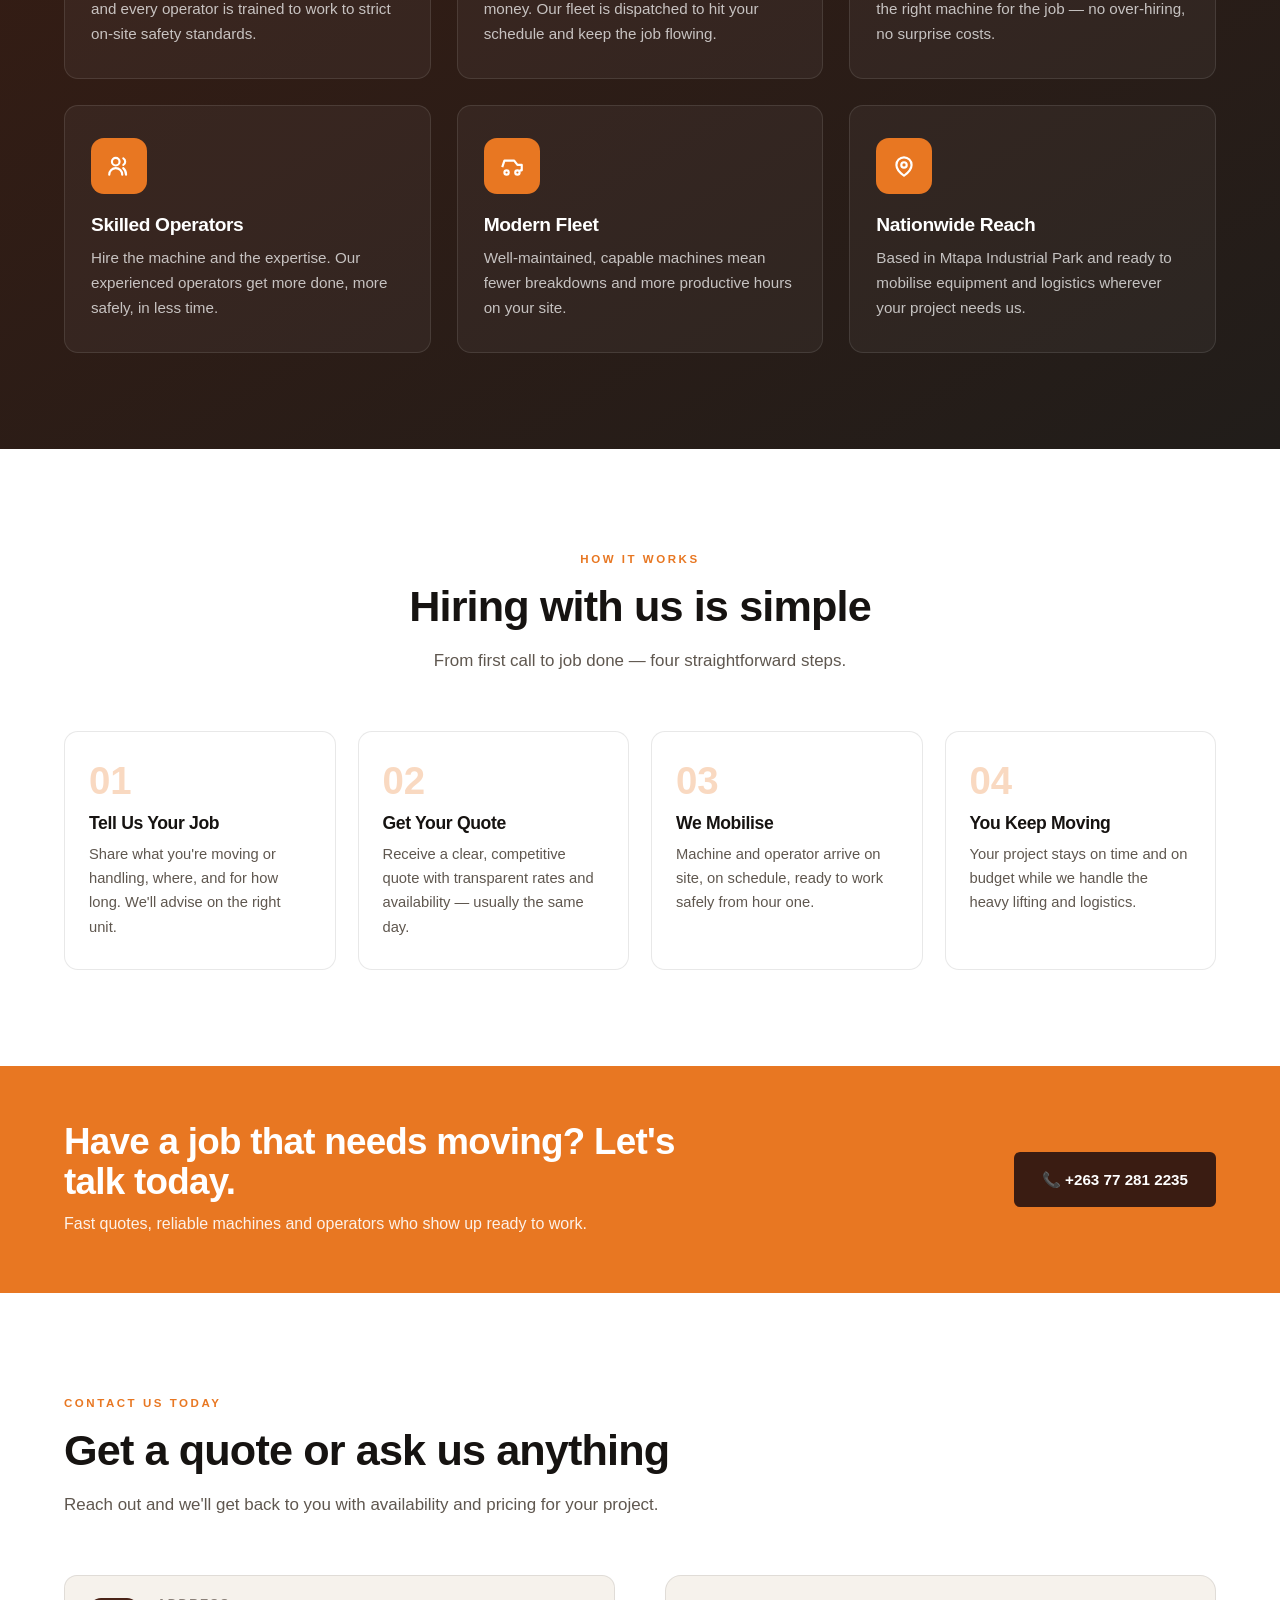
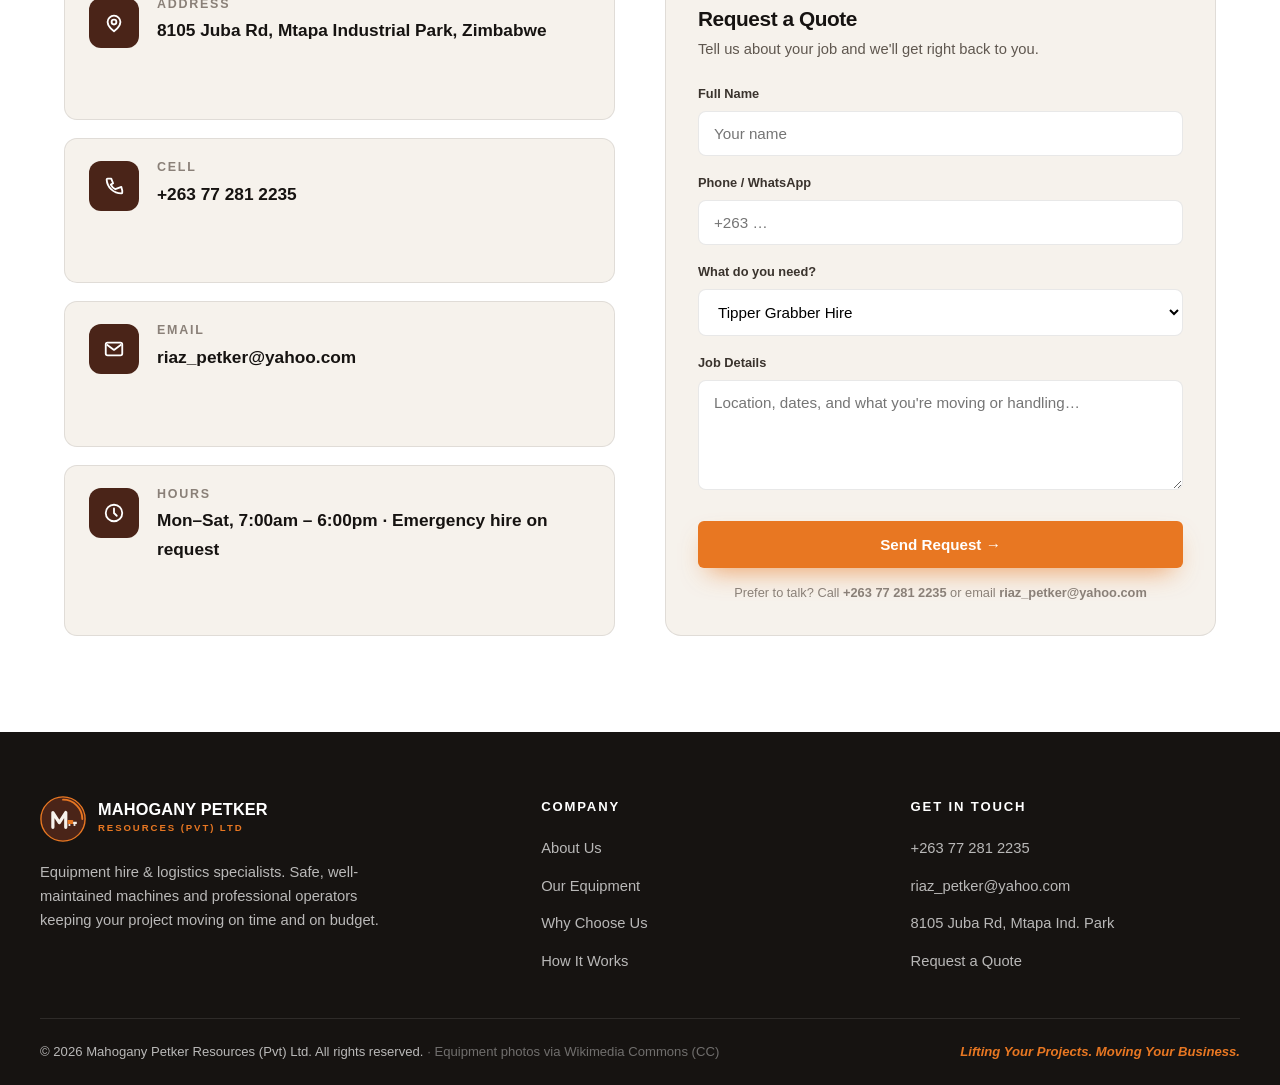
==== commit b5237871: "Mahogany Petker: replace SVG art with real equipment photos" ====
--- a/mahogany-petker/index.html
+++ b/mahogany-petker/index.html
@@ -65,9 +65,9 @@
   .hero-stats .stat strong{display:block;font-size:1.9rem;color:var(--orange);font-weight:800}
   .hero-stats .stat span{font-size:.82rem;color:rgba(255,255,255,.65);letter-spacing:.04em}
   .hero-art{position:relative}
-  .hero-art .card{background:linear-gradient(160deg,#fbfbfb,#e9e2d8);border-radius:16px;padding:22px;box-shadow:var(--shadow);position:relative;overflow:hidden}
-  .hero-art .card:before{content:"";position:absolute;inset:0;background:linear-gradient(180deg,#9cc4e6 0%,#cfe2f2 42%,#d8ccb8 42%,#c9b79e 100%);opacity:1;z-index:0}
-  .hero-art svg{position:relative;z-index:1}
+  .hero-art .card{border-radius:18px;box-shadow:var(--shadow);position:relative;overflow:hidden;border:6px solid rgba(255,255,255,.06)}
+  .hero-art .card img{width:100%;height:440px;object-fit:cover;display:block}
+  .hero-art .card:after{content:"";position:absolute;inset:0;background:linear-gradient(180deg,transparent 55%,rgba(20,12,6,.35));pointer-events:none}
   .badge-float{position:absolute;left:-14px;bottom:26px;background:#fff;color:var(--ink);border-radius:12px;padding:14px 18px;box-shadow:var(--shadow);display:flex;align-items:center;gap:12px;z-index:3}
   .badge-float .ic{width:40px;height:40px;background:var(--orange);border-radius:9px;display:grid;place-items:center;flex:0 0 auto}
   .badge-float strong{display:block;font-size:.95rem}
@@ -92,17 +92,18 @@
   .about ul.checks{list-style:none;margin-top:26px;display:grid;gap:14px}
   .about ul.checks li{display:flex;gap:12px;align-items:flex-start;font-weight:600;color:#3a332d}
   .about ul.checks li:before{content:"✓";flex:0 0 auto;width:24px;height:24px;background:var(--brown);color:#fff;border-radius:50%;display:grid;place-items:center;font-size:.75rem;font-weight:800}
-  .about-visual{background:linear-gradient(155deg,var(--brown),var(--charcoal));border-radius:18px;padding:30px;box-shadow:var(--shadow);position:relative;overflow:hidden}
-  .about-visual .sky{position:absolute;inset:0;background:linear-gradient(180deg,#a9cbe6,#d7e6f2 45%,#cbb89c 45%,#b89e7f);z-index:0}
-  .about-visual svg{position:relative;z-index:1}
+  .about-visual{border-radius:18px;box-shadow:var(--shadow);position:relative;overflow:hidden;border:6px solid #fff}
+  .about-visual img{width:100%;height:440px;object-fit:cover;display:block}
 
   /* ---------- EQUIPMENT ---------- */
   .equip{background:linear-gradient(180deg,var(--paper),var(--paper-2))}
   .equip-grid{display:grid;grid-template-columns:1fr 1fr;gap:30px}
   .equip-card{background:#fff;border-radius:16px;overflow:hidden;box-shadow:0 16px 40px -22px rgba(30,15,8,.4);border:1px solid var(--line);transition:.3s;display:flex;flex-direction:column}
   .equip-card:hover{transform:translateY(-6px);box-shadow:0 26px 50px -22px rgba(30,15,8,.5)}
-  .equip-pic{position:relative;height:240px;overflow:hidden}
-  .equip-pic .scene{position:absolute;inset:0}
+  .equip-pic{position:relative;height:260px;overflow:hidden;background:#1a1a1a}
+  .equip-pic img{position:absolute;inset:0;width:100%;height:100%;object-fit:cover;transition:transform .5s ease}
+  .equip-card:hover .equip-pic img{transform:scale(1.06)}
+  .equip-pic:after{content:"";position:absolute;inset:0;background:linear-gradient(180deg,transparent 60%,rgba(20,12,6,.4));z-index:2}
   .equip-pic .tag{position:absolute;left:18px;top:18px;background:var(--orange);color:#fff;font-size:.72rem;font-weight:800;letter-spacing:.1em;text-transform:uppercase;padding:7px 14px;border-radius:5px;z-index:3}
   .equip-body{padding:28px}
   .equip-body h3{font-size:1.5rem;color:var(--ink)}
@@ -248,46 +249,7 @@
     </div>
     <div class="hero-art">
       <div class="card">
-        <!-- Tipper truck dumping, sky scene -->
-        <svg viewBox="0 0 480 300" role="img" aria-label="Tipper truck offloading material at a construction site">
-          <!-- clouds -->
-          <g fill="#ffffff" opacity=".85">
-            <ellipse cx="90" cy="55" rx="34" ry="15"/><ellipse cx="120" cy="50" rx="26" ry="13"/>
-            <ellipse cx="360" cy="42" rx="40" ry="16"/><ellipse cx="330" cy="48" rx="24" ry="12"/>
-          </g>
-          <!-- ground -->
-          <rect x="0" y="210" width="480" height="90" fill="#b89e7f"/>
-          <path d="M0 210 Q120 196 240 210 T480 208 V300 H0 Z" fill="#c9b79e"/>
-          <!-- dumped pile -->
-          <path d="M300 260 Q360 214 430 260 Z" fill="#7a5c3a"/>
-          <path d="M312 260 Q360 228 410 260 Z" fill="#8f6b45"/>
-          <!-- TRUCK -->
-          <g>
-            <!-- chassis -->
-            <rect x="70" y="196" width="250" height="16" rx="3" fill="#2b2b2b"/>
-            <!-- raised tipper bed -->
-            <g transform="rotate(-18 250 190)">
-              <rect x="150" y="120" width="180" height="70" rx="6" fill="#1f1f1f"/>
-              <rect x="150" y="120" width="180" height="70" rx="6" fill="none" stroke="#000" stroke-width="2"/>
-              <!-- material spilling -->
-              <path d="M320 150 q30 8 40 60 q-24 -20 -46 -6 Z" fill="#8f6b45"/>
-            </g>
-            <!-- cab -->
-            <path d="M70 150 h48 q10 0 12 10 l6 36 h-66 Z" fill="#f4f4f2"/>
-            <path d="M78 158 h34 l4 26 h-38 Z" fill="#8fb8d8"/>
-            <rect x="60" y="150" width="12" height="46" rx="3" fill="#e0e0dd"/>
-            <!-- wheels -->
-            <g fill="#1a1a1a">
-              <circle cx="95" cy="214" r="18"/><circle cx="170" cy="214" r="18"/>
-              <circle cx="215" cy="214" r="18"/><circle cx="290" cy="214" r="18"/>
-            </g>
-            <g fill="#5a5a5a">
-              <circle cx="95" cy="214" r="7"/><circle cx="170" cy="214" r="7"/>
-              <circle cx="215" cy="214" r="7"/><circle cx="290" cy="214" r="7"/>
-            </g>
-            <rect x="118" y="188" width="6" height="14" fill="#e87722"/>
-          </g>
-        </svg>
+        <img src="images/hero.jpg" alt="Modern tipper truck with its bed raised, offloading material on site" loading="eager">
       </div>
       <div class="badge-float">
         <span class="ic">
@@ -326,27 +288,7 @@
       <a href="#contact" class="btn btn-dark" style="margin-top:30px">Talk to Our Team →</a>
     </div>
     <div class="about-visual">
-      <div class="sky"></div>
-      <!-- Lowbed hauling scene -->
-      <svg viewBox="0 0 480 300" role="img" aria-label="Truck hauling a lowbed trailer with loading ramps">
-        <g fill="#ffffff" opacity=".8"><ellipse cx="110" cy="50" rx="36" ry="15"/><ellipse cx="370" cy="60" rx="30" ry="13"/></g>
-        <rect x="0" y="215" width="480" height="85" fill="#b89e7f"/>
-        <path d="M0 215 Q240 202 480 215 V300 H0 Z" fill="#c9b79e"/>
-        <!-- truck cab -->
-        <path d="M40 165 h44 q10 0 13 10 l7 40 H40 Z" fill="#f4f4f2"/>
-        <path d="M50 174 h30 l5 28 H50 Z" fill="#8fb8d8"/>
-        <!-- lowbed trailer (orange) -->
-        <rect x="104" y="200" width="250" height="12" fill="#e87722"/>
-        <rect x="120" y="188" width="220" height="14" fill="#f68a2c"/>
-        <!-- ramps -->
-        <path d="M354 200 l40 20 v6 l-40 -14 Z" fill="#e87722"/>
-        <path d="M366 200 l40 20 v6 l-40 -14 Z" fill="#c8631a"/>
-        <!-- deck ribs -->
-        <g stroke="#a8551a" stroke-width="2"><line x1="140" y1="188" x2="140" y2="200"/><line x1="180" y1="188" x2="180" y2="200"/><line x1="220" y1="188" x2="220" y2="200"/><line x1="260" y1="188" x2="260" y2="200"/><line x1="300" y1="188" x2="300" y2="200"/></g>
-        <!-- wheels -->
-        <g fill="#1a1a1a"><circle cx="70" cy="216" r="16"/><circle cx="150" cy="216" r="15"/><circle cx="190" cy="216" r="15"/><circle cx="300" cy="216" r="15"/><circle cx="336" cy="216" r="15"/></g>
-        <g fill="#5a5a5a"><circle cx="70" cy="216" r="6"/><circle cx="150" cy="216" r="6"/><circle cx="190" cy="216" r="6"/><circle cx="300" cy="216" r="6"/><circle cx="336" cy="216" r="6"/></g>
-      </svg>
+      <img src="images/site.jpg" alt="Fleet of earthmoving machines working together on an active construction site">
     </div>
   </div>
 </section>
@@ -365,32 +307,7 @@
       <article class="equip-card">
         <div class="equip-pic">
           <span class="tag">Tipper Grabbers</span>
-          <svg class="scene" viewBox="0 0 480 240" preserveAspectRatio="xMidYMid slice" role="img" aria-label="Tipper truck with hydraulic grabber arm loading soil">
-            <rect width="480" height="240" fill="url(#g1)"/>
-            <defs><linearGradient id="g1" x1="0" y1="0" x2="0" y2="1"><stop offset="0" stop-color="#a9cbe6"/><stop offset=".5" stop-color="#d7e6f2"/><stop offset=".5" stop-color="#c3ac8c"/><stop offset="1" stop-color="#a98a68"/></linearGradient></defs>
-            <g fill="#fff" opacity=".7"><ellipse cx="360" cy="45" rx="40" ry="16"/><ellipse cx="90" cy="40" rx="30" ry="13"/></g>
-            <!-- pile -->
-            <path d="M40 200 Q120 150 200 200 Z" fill="#7a5c3a"/>
-            <!-- truck body -->
-            <rect x="150" y="150" width="200" height="52" rx="4" fill="#1f1f1f"/>
-            <rect x="150" y="150" width="200" height="52" rx="4" fill="none" stroke="#000" stroke-width="2"/>
-            <!-- cab -->
-            <path d="M350 150 h44 q10 0 12 10 l6 42 h-62 Z" fill="#efefec"/>
-            <path d="M360 160 h30 l5 28 h-35 Z" fill="#8fb8d8"/>
-            <!-- grabber arm -->
-            <g stroke="#e87722" stroke-width="9" fill="none" stroke-linecap="round">
-              <path d="M250 150 L200 90 L140 110"/>
-            </g>
-            <!-- grab claw -->
-            <g transform="translate(120,110)" fill="#3a3a3a">
-              <path d="M0 0 q-14 6 -18 26 l8 3 q4 -16 14 -21 Z"/>
-              <path d="M20 0 q14 6 18 26 l-8 3 q-4 -16 -14 -21 Z"/>
-              <rect x="-4" y="-6" width="28" height="8" rx="2" fill="#e87722"/>
-            </g>
-            <!-- wheels -->
-            <g fill="#1a1a1a"><circle cx="185" cy="206" r="18"/><circle cx="255" cy="206" r="18"/><circle cx="360" cy="206" r="18"/></g>
-            <g fill="#5a5a5a"><circle cx="185" cy="206" r="7"/><circle cx="255" cy="206" r="7"/><circle cx="360" cy="206" r="7"/></g>
-          </svg>
+          <img src="images/grabber.jpg" alt="Tipper truck fitted with a hydraulic grabber claw for loading bulk material" loading="lazy">
         </div>
         <div class="equip-body">
           <h3>Tipper Grabbers</h3>
@@ -407,24 +324,7 @@
       <article class="equip-card">
         <div class="equip-pic">
           <span class="tag">Lowbeds</span>
-          <svg class="scene" viewBox="0 0 480 240" preserveAspectRatio="xMidYMid slice" role="img" aria-label="Orange lowbed trailer with hydraulic loading ramps">
-            <rect width="480" height="240" fill="url(#g2)"/>
-            <defs><linearGradient id="g2" x1="0" y1="0" x2="0" y2="1"><stop offset="0" stop-color="#9cc0de"/><stop offset=".55" stop-color="#d3e2f0"/><stop offset=".55" stop-color="#bfa885"/><stop offset="1" stop-color="#a5865f"/></linearGradient></defs>
-            <g fill="#fff" opacity=".7"><ellipse cx="110" cy="46" rx="36" ry="15"/><ellipse cx="380" cy="55" rx="30" ry="12"/></g>
-            <!-- lowbed deck -->
-            <rect x="70" y="150" width="300" height="20" fill="#e87722"/>
-            <rect x="90" y="134" width="260" height="18" fill="#f68a2c"/>
-            <!-- gooseneck -->
-            <path d="M60 150 l14 -26 h20 v26 Z" fill="#c8631a"/>
-            <!-- ramps down -->
-            <path d="M370 150 l50 34 v8 l-50 -22 Z" fill="#e87722"/>
-            <path d="M384 150 l50 34 v8 l-50 -22 Z" fill="#c8631a"/>
-            <!-- deck ribs -->
-            <g stroke="#a8551a" stroke-width="3"><line x1="120" y1="134" x2="120" y2="150"/><line x1="160" y1="134" x2="160" y2="150"/><line x1="200" y1="134" x2="200" y2="150"/><line x1="240" y1="134" x2="240" y2="150"/><line x1="280" y1="134" x2="280" y2="150"/><line x1="320" y1="134" x2="320" y2="150"/></g>
-            <!-- wheels -->
-            <g fill="#1a1a1a"><circle cx="130" cy="176" r="17"/><circle cx="175" cy="176" r="17"/><circle cx="300" cy="176" r="17"/><circle cx="345" cy="176" r="17"/></g>
-            <g fill="#5a5a5a"><circle cx="130" cy="176" r="6"/><circle cx="175" cy="176" r="6"/><circle cx="300" cy="176" r="6"/><circle cx="345" cy="176" r="6"/></g>
-          </svg>
+          <img src="images/lowbed.jpg" alt="Low loader trailer with hydraulic ramps down, ready to load an excavator" loading="lazy">
         </div>
         <div class="equip-body">
           <h3>Lowbeds</h3>
@@ -595,7 +495,7 @@
     </div>
   </div>
   <div class="wrap foot-bar">
-    <span>© <span id="yr"></span> Mahogany Petker Resources (Pvt) Ltd. All rights reserved.</span>
+    <span>© <span id="yr"></span> Mahogany Petker Resources (Pvt) Ltd. All rights reserved. <span style="opacity:.55">· Equipment photos via Wikimedia Commons (CC)</span></span>
     <span class="slogan">Lifting Your Projects. Moving Your Business.</span>
   </div>
 </footer>
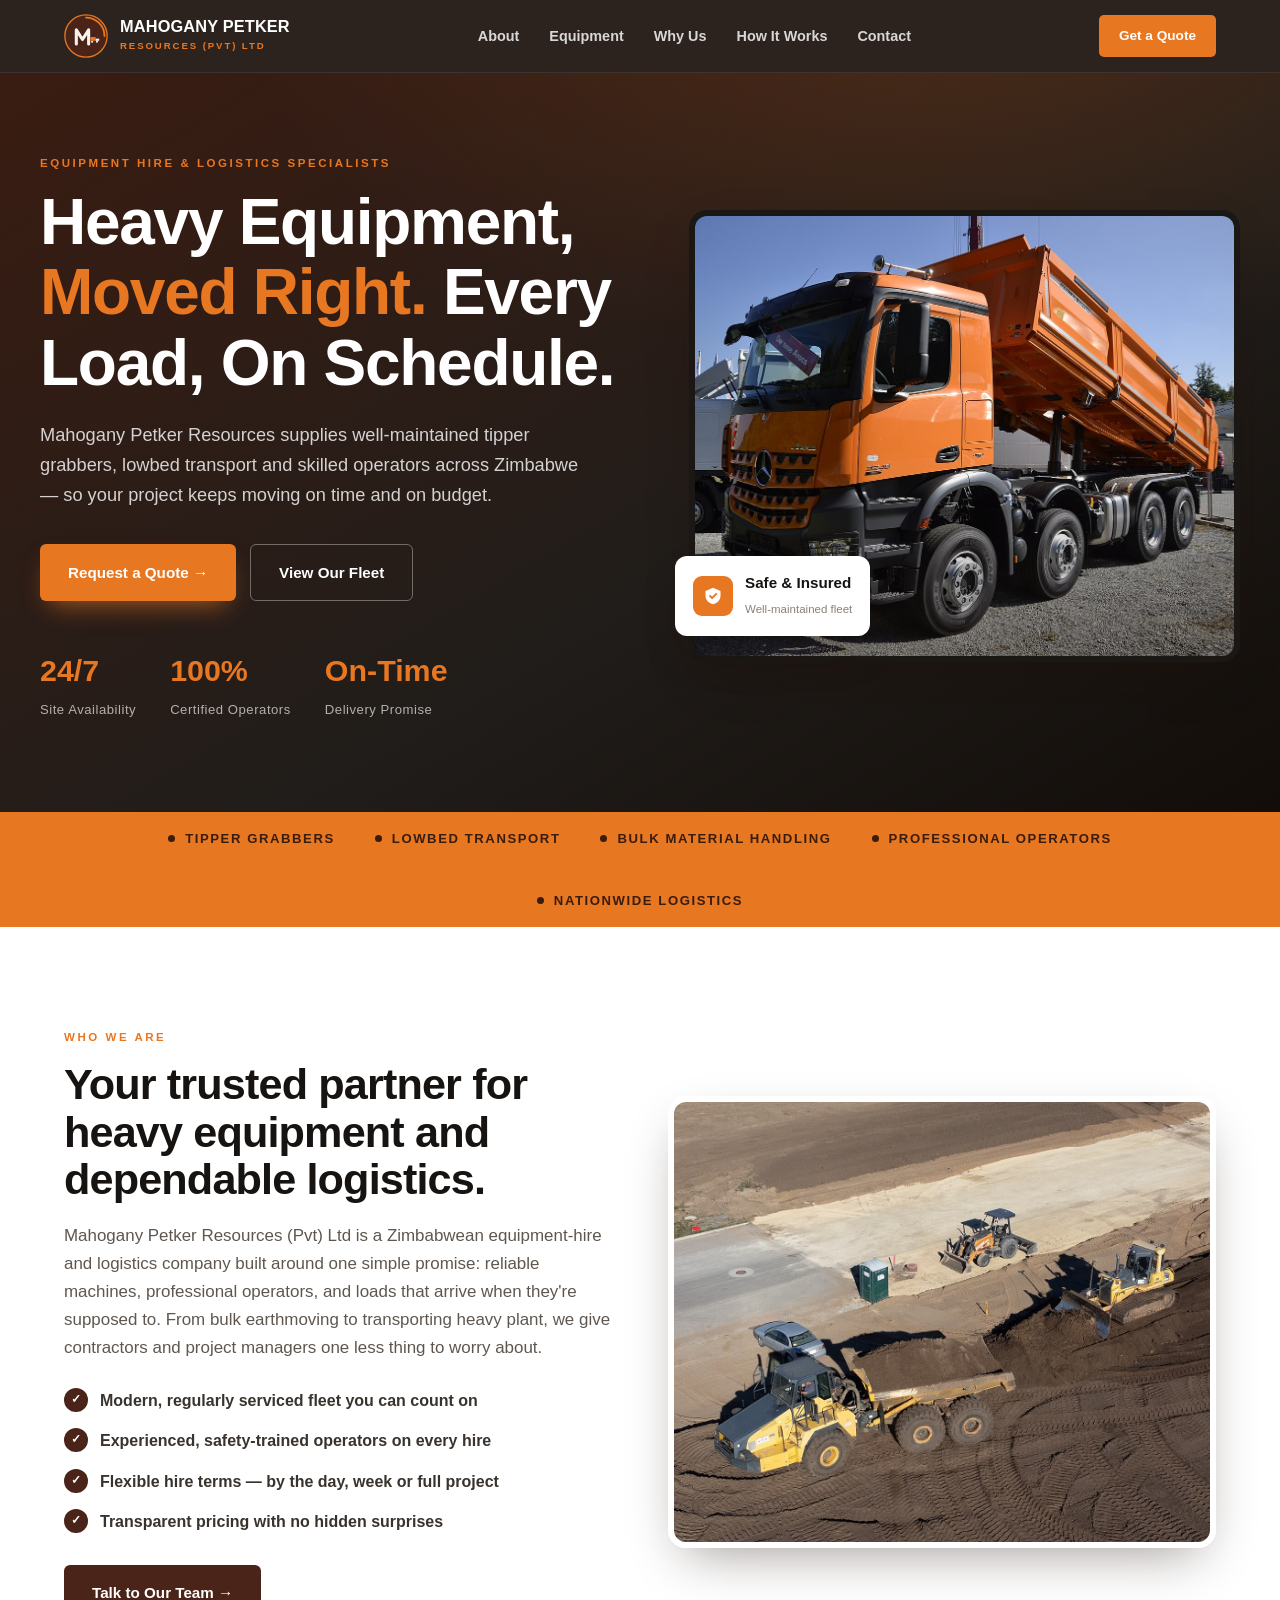
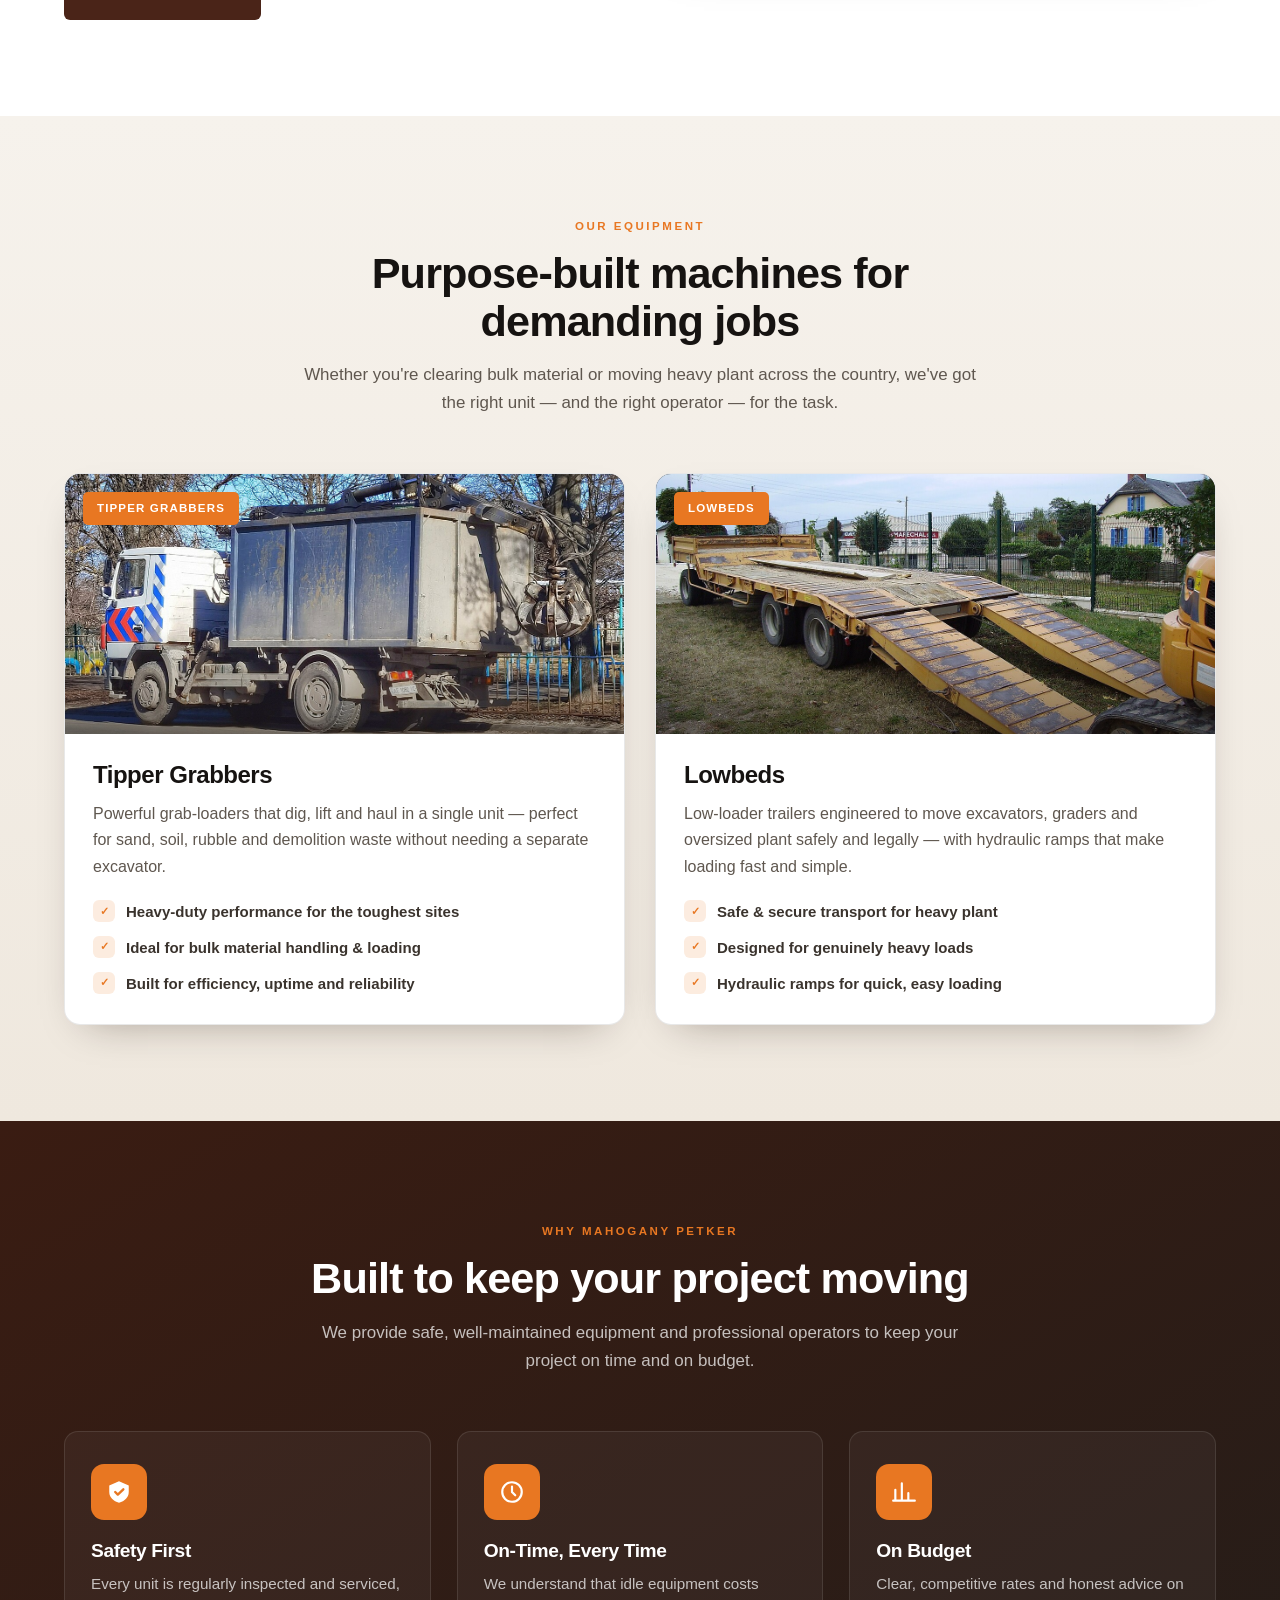
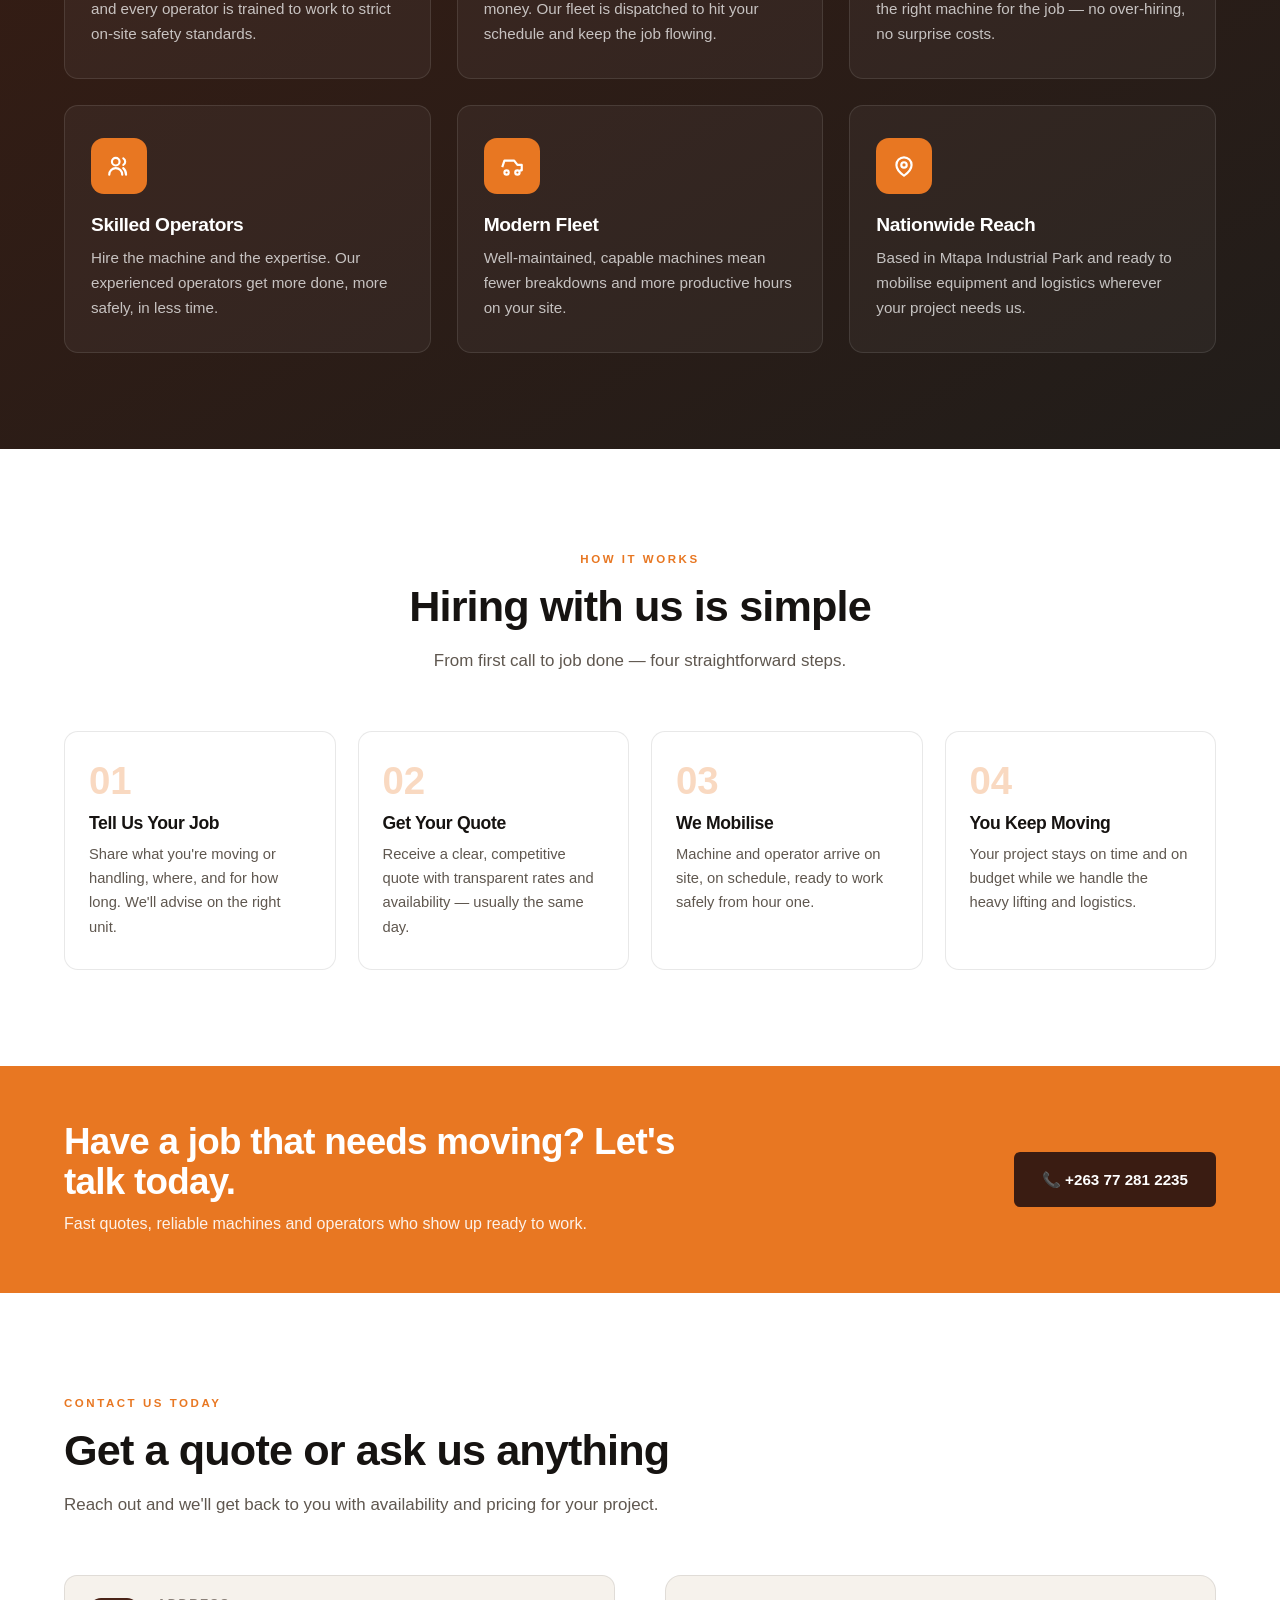
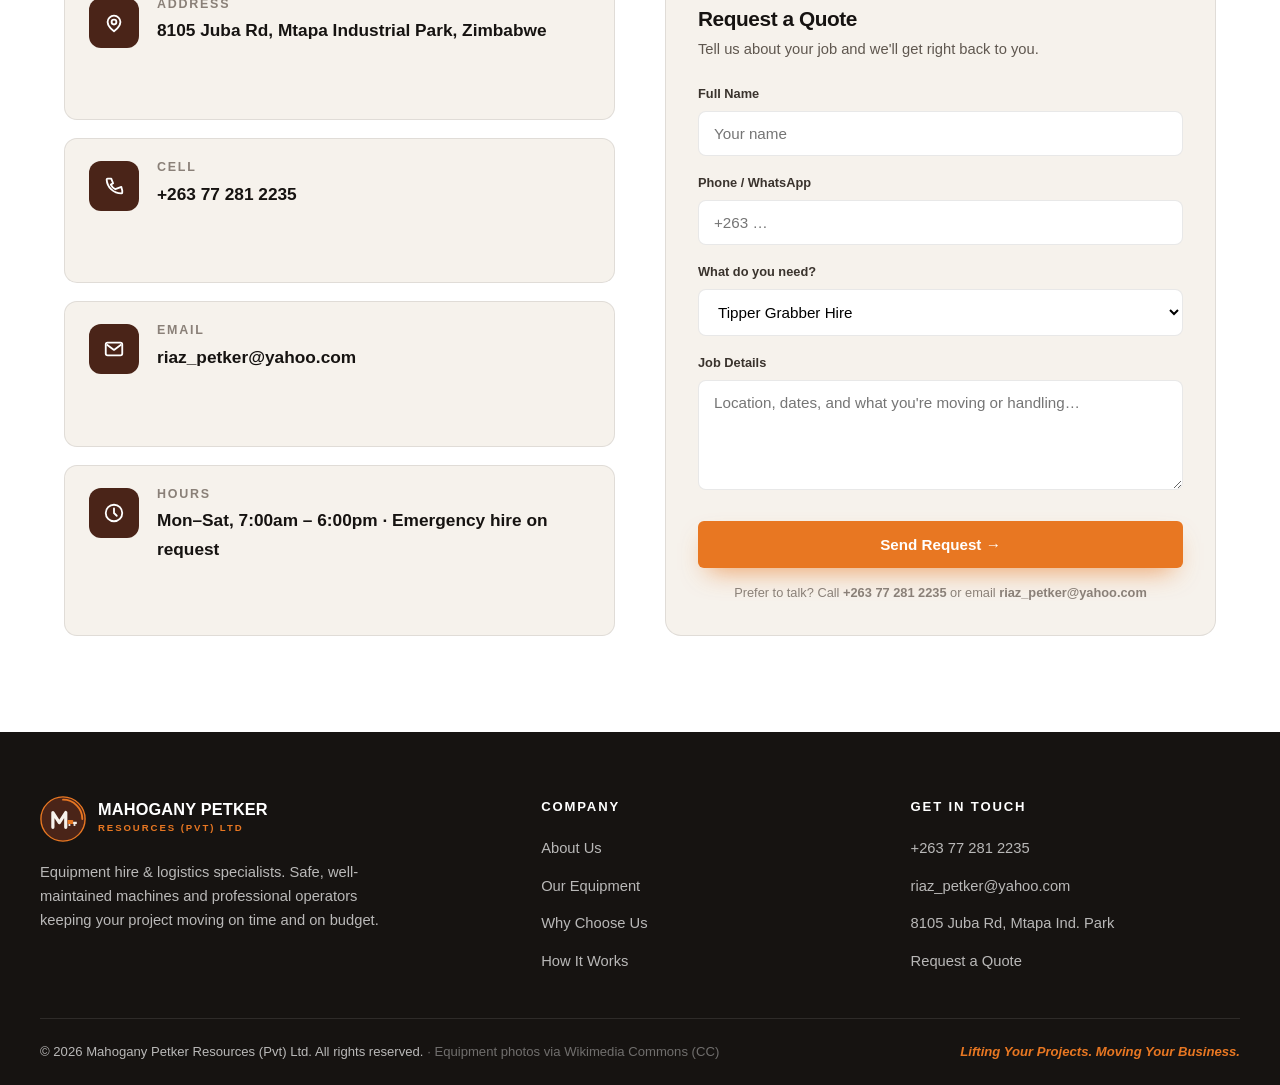
==== commit b428ec62: "Mahogany Petker: use autoplay hero video with photo poster fallback" ====
--- a/mahogany-petker/index.html
+++ b/mahogany-petker/index.html
@@ -65,9 +65,9 @@
   .hero-stats .stat strong{display:block;font-size:1.9rem;color:var(--orange);font-weight:800}
   .hero-stats .stat span{font-size:.82rem;color:rgba(255,255,255,.65);letter-spacing:.04em}
   .hero-art{position:relative}
-  .hero-art .card{border-radius:18px;box-shadow:var(--shadow);position:relative;overflow:hidden;border:6px solid rgba(255,255,255,.06)}
-  .hero-art .card img{width:100%;height:440px;object-fit:cover;display:block}
-  .hero-art .card:after{content:"";position:absolute;inset:0;background:linear-gradient(180deg,transparent 55%,rgba(20,12,6,.35));pointer-events:none}
+  .hero-art .card{border-radius:18px;box-shadow:var(--shadow);position:relative;overflow:hidden;border:6px solid rgba(255,255,255,.06);background:#0d0906}
+  .hero-art .card video,.hero-art .card img{width:100%;height:440px;object-fit:cover;display:block}
+  .hero-art .card:after{content:"";position:absolute;inset:0;background:linear-gradient(180deg,transparent 55%,rgba(20,12,6,.35));pointer-events:none;z-index:1}
   .badge-float{position:absolute;left:-14px;bottom:26px;background:#fff;color:var(--ink);border-radius:12px;padding:14px 18px;box-shadow:var(--shadow);display:flex;align-items:center;gap:12px;z-index:3}
   .badge-float .ic{width:40px;height:40px;background:var(--orange);border-radius:9px;display:grid;place-items:center;flex:0 0 auto}
   .badge-float strong{display:block;font-size:.95rem}
@@ -249,7 +249,7 @@
     </div>
     <div class="hero-art">
       <div class="card">
-        <img src="images/hero.jpg" alt="Modern tipper truck with its bed raised, offloading material on site" loading="eager">
+        <video src="images/hero.mp4" poster="images/hero.jpg" autoplay muted loop playsinline preload="auto" aria-label="Mahogany Petker equipment in action"></video>
       </div>
       <div class="badge-float">
         <span class="ic">
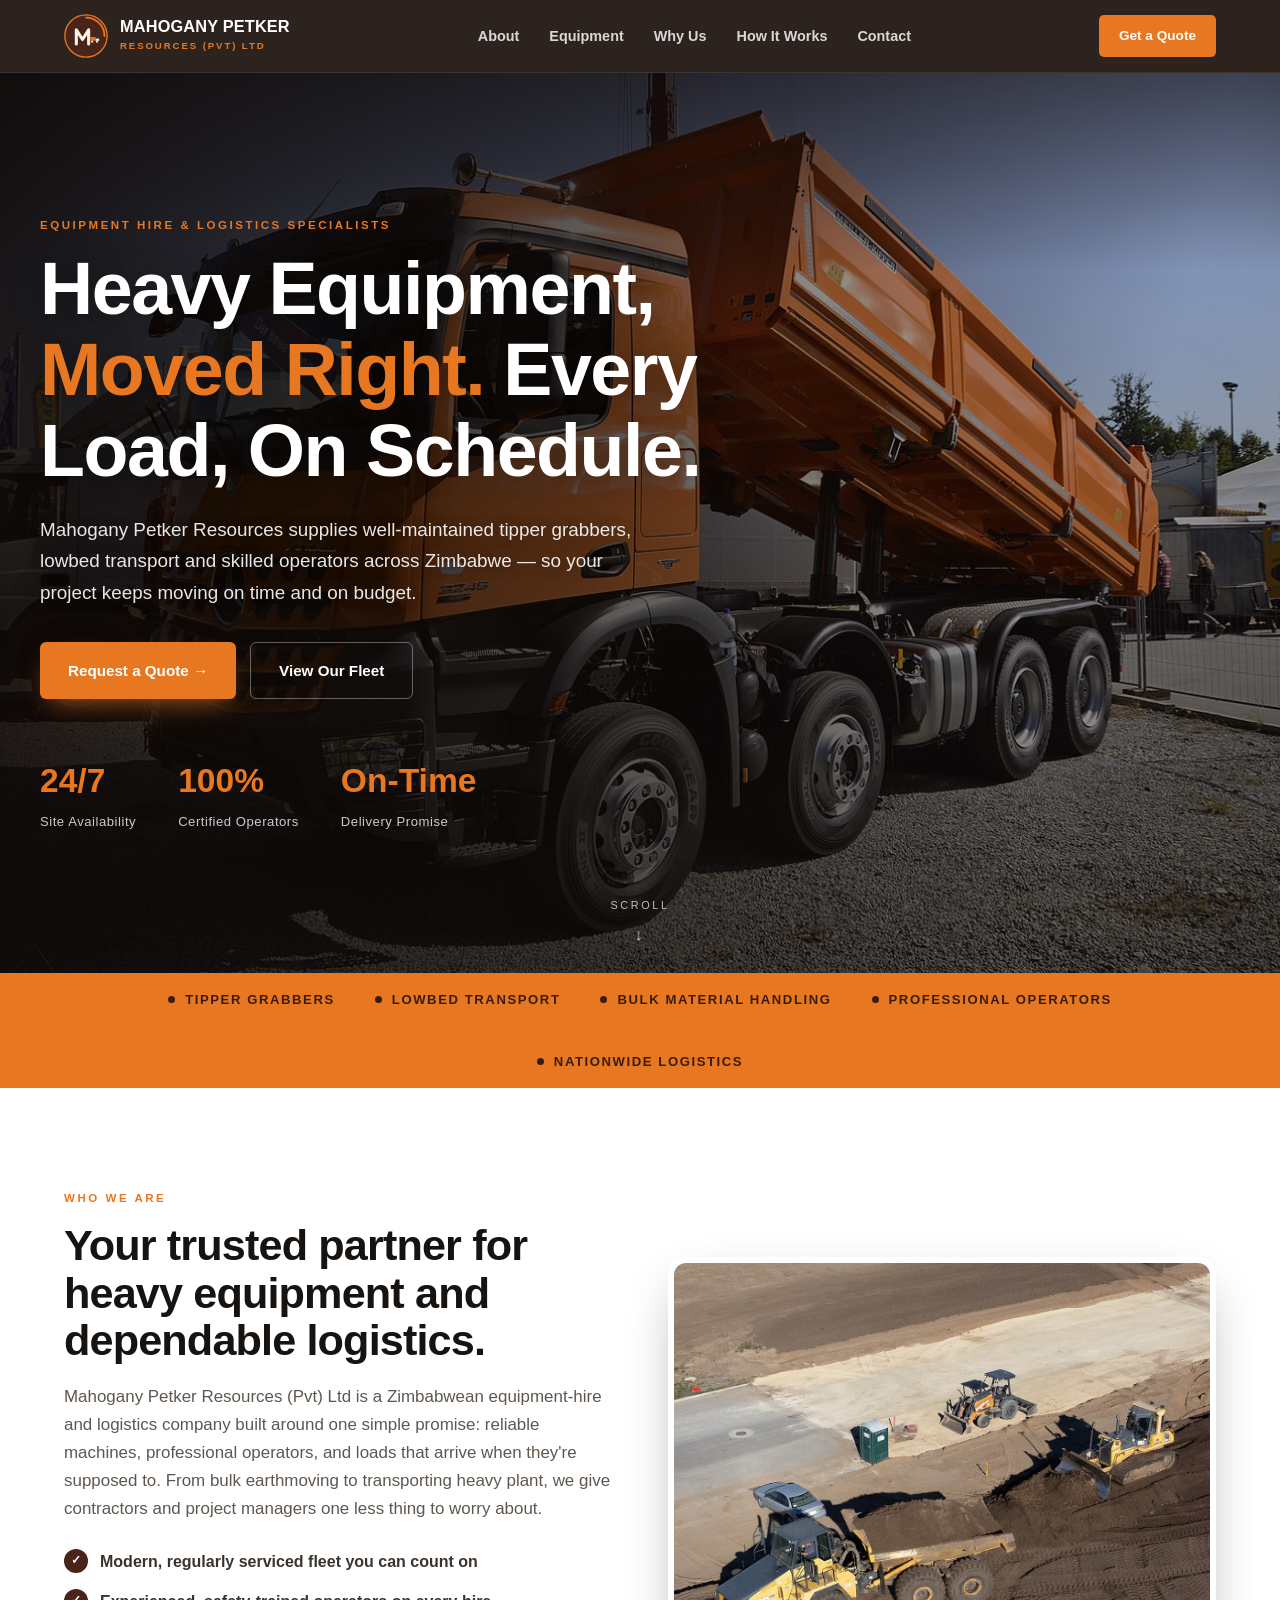
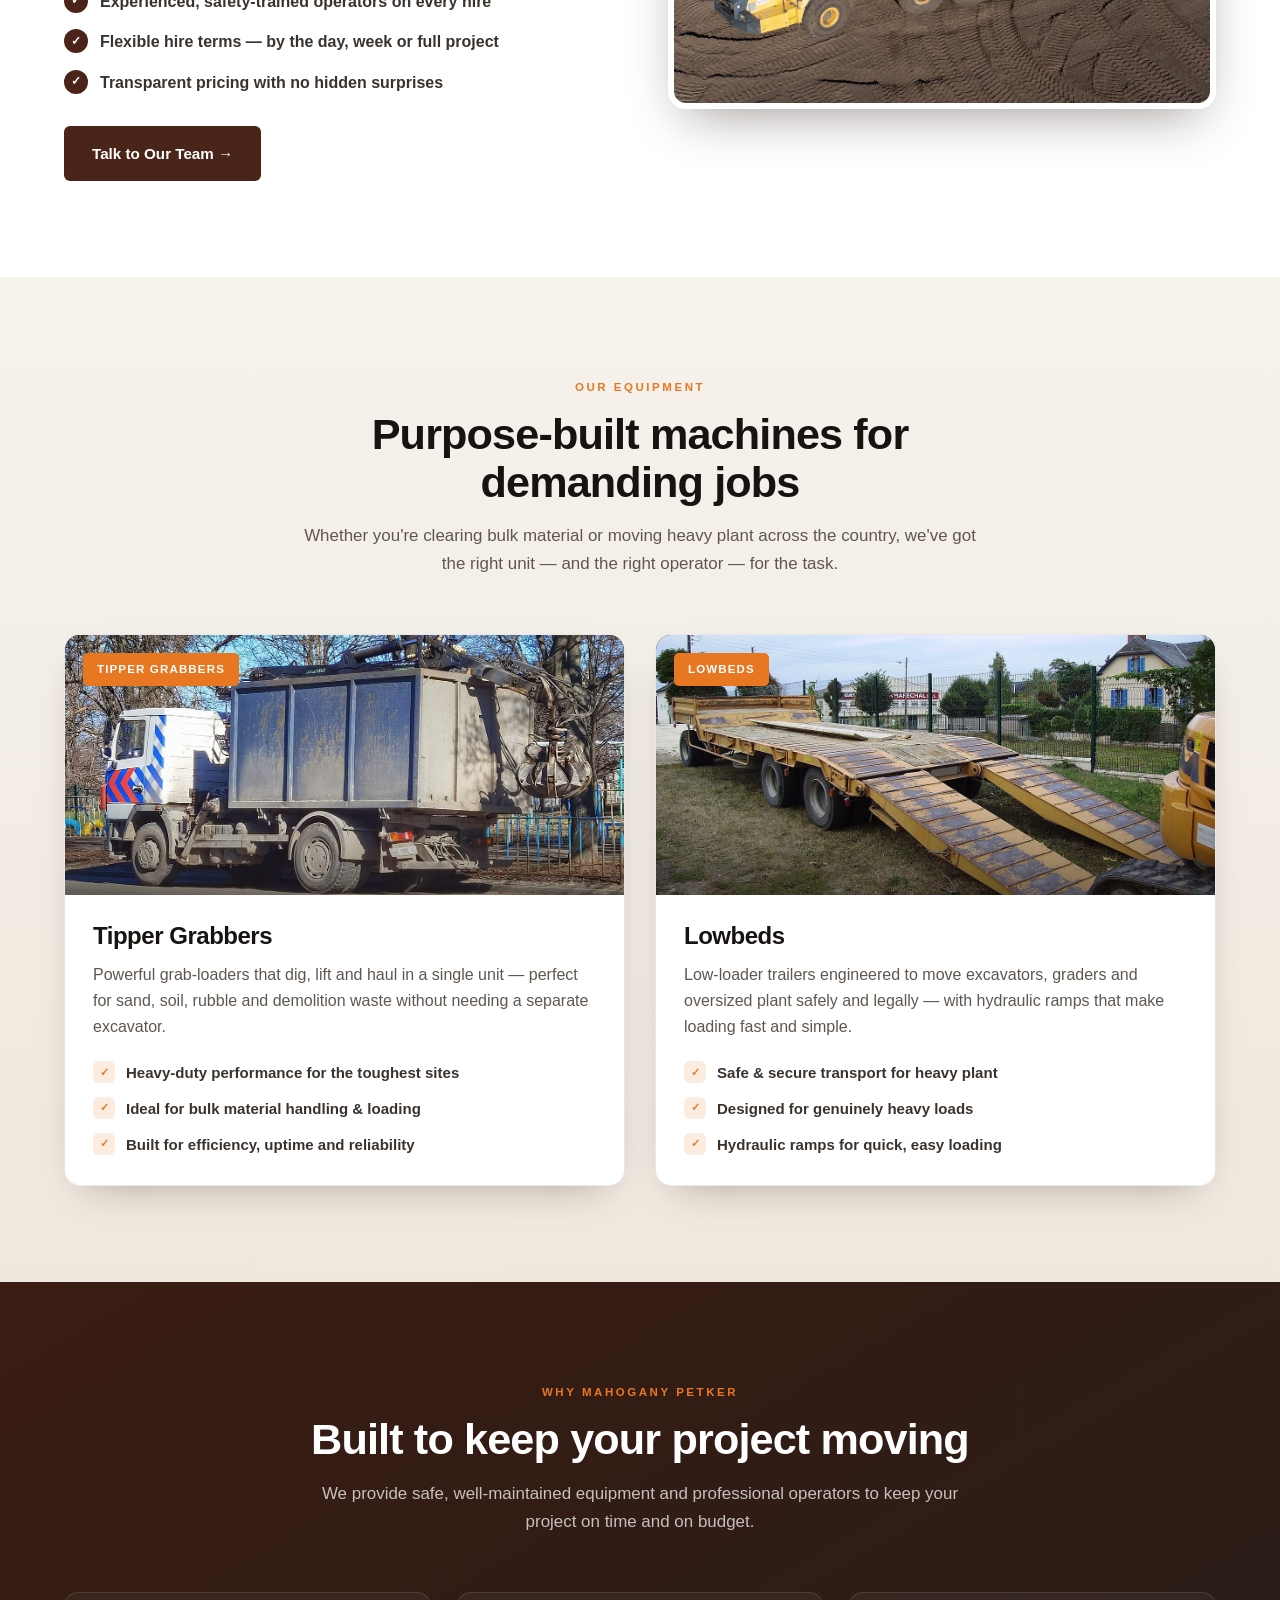
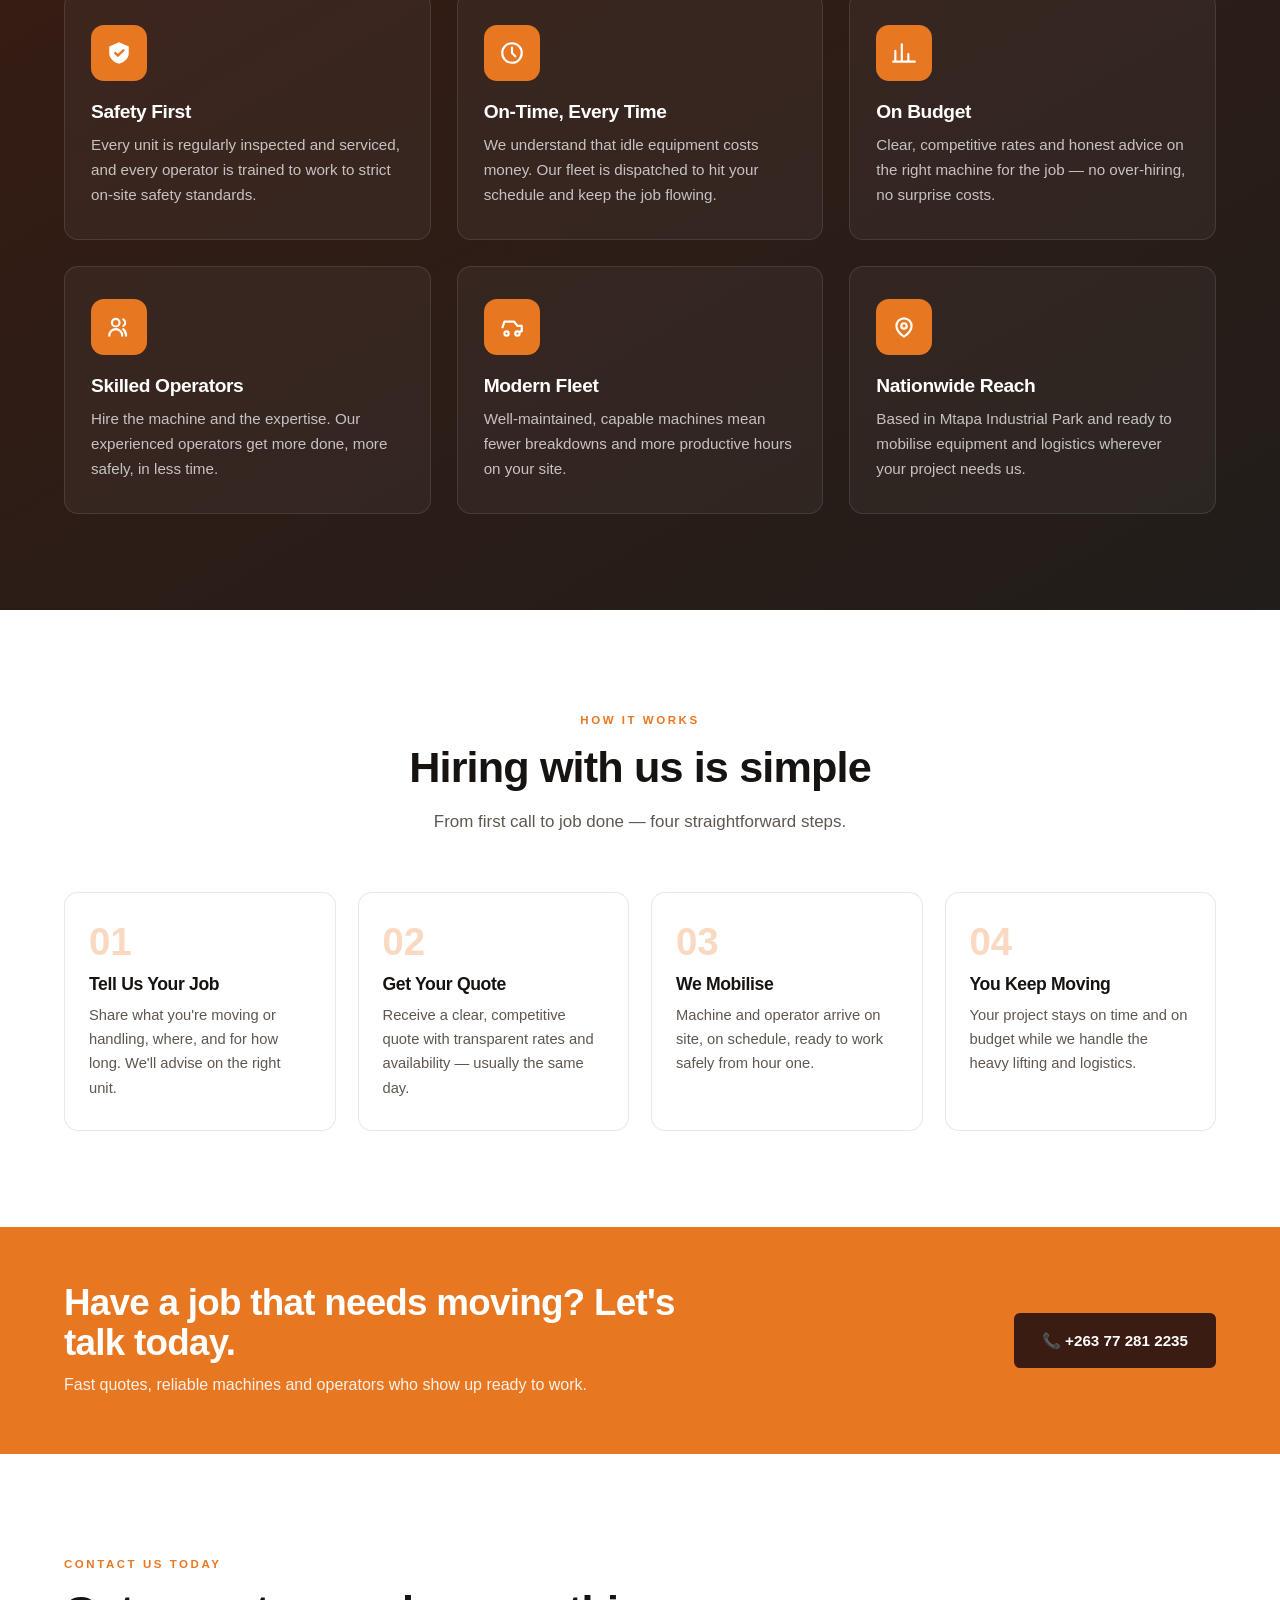
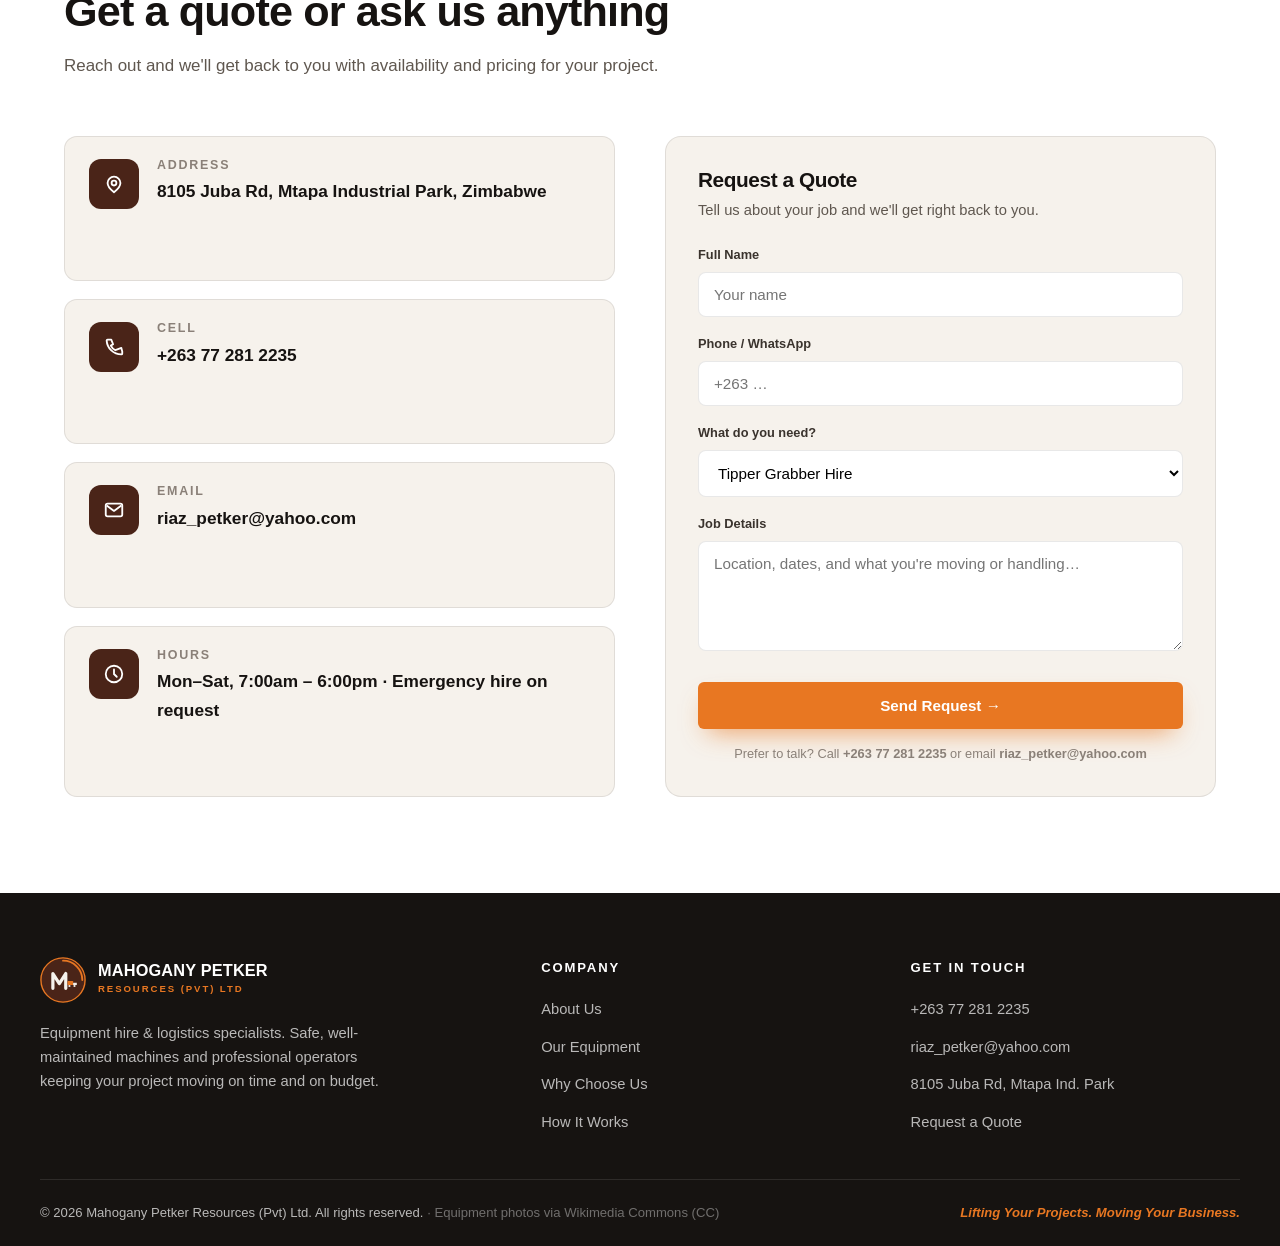
==== commit 14e293c5: "Mahogany Petker: full-bleed cinematic video hero" ====
--- a/mahogany-petker/index.html
+++ b/mahogany-petker/index.html
@@ -55,23 +55,20 @@
   .burger span{width:26px;height:2.5px;background:#fff;border-radius:2px}
 
   /* ---------- HERO ---------- */
-  .hero{background:radial-gradient(1200px 600px at 75% -10%,rgba(232,119,34,.16),transparent 60%),linear-gradient(150deg,var(--brown-deep),var(--charcoal) 60%,#120d09);color:#fff;overflow:hidden}
-  .hero-grid{display:grid;grid-template-columns:1.05fr .95fr;gap:40px;align-items:center;padding:76px 0 90px}
-  .hero h1{font-size:clamp(2.4rem,5vw,4rem);color:#fff}
+  .hero{position:relative;min-height:100svh;display:flex;align-items:center;color:#fff;overflow:hidden;background:#0d0906}
+  .hero-bg{position:absolute;inset:0;width:100%;height:100%;object-fit:cover;z-index:0}
+  .hero-overlay{position:absolute;inset:0;z-index:1;background:linear-gradient(105deg,rgba(15,9,6,.92) 0%,rgba(15,9,6,.6) 46%,rgba(15,9,6,.2) 82%),linear-gradient(180deg,rgba(15,9,6,.5),transparent 22%,rgba(15,9,6,.55))}
+  .hero-inner{position:relative;z-index:2;width:100%;padding:130px 0}
+  .hero-copy{max-width:700px}
+  .hero h1{font-size:clamp(2.5rem,6vw,4.6rem);color:#fff;text-shadow:0 2px 34px rgba(0,0,0,.45)}
   .hero h1 em{color:var(--orange);font-style:normal}
-  .hero p.lead{font-size:1.14rem;color:rgba(255,255,255,.8);margin:22px 0 34px;max-width:560px}
+  .hero p.lead{font-size:1.18rem;color:rgba(255,255,255,.9);margin:22px 0 34px;max-width:600px;text-shadow:0 1px 16px rgba(0,0,0,.4)}
   .hero-cta{display:flex;gap:14px;flex-wrap:wrap}
-  .hero-stats{display:flex;gap:34px;margin-top:44px;flex-wrap:wrap}
-  .hero-stats .stat strong{display:block;font-size:1.9rem;color:var(--orange);font-weight:800}
-  .hero-stats .stat span{font-size:.82rem;color:rgba(255,255,255,.65);letter-spacing:.04em}
-  .hero-art{position:relative}
-  .hero-art .card{border-radius:18px;box-shadow:var(--shadow);position:relative;overflow:hidden;border:6px solid rgba(255,255,255,.06);background:#0d0906}
-  .hero-art .card video,.hero-art .card img{width:100%;height:440px;object-fit:cover;display:block}
-  .hero-art .card:after{content:"";position:absolute;inset:0;background:linear-gradient(180deg,transparent 55%,rgba(20,12,6,.35));pointer-events:none;z-index:1}
-  .badge-float{position:absolute;left:-14px;bottom:26px;background:#fff;color:var(--ink);border-radius:12px;padding:14px 18px;box-shadow:var(--shadow);display:flex;align-items:center;gap:12px;z-index:3}
-  .badge-float .ic{width:40px;height:40px;background:var(--orange);border-radius:9px;display:grid;place-items:center;flex:0 0 auto}
-  .badge-float strong{display:block;font-size:.95rem}
-  .badge-float span{font-size:.72rem;color:var(--muted)}
+  .hero-stats{display:flex;gap:42px;margin-top:54px;flex-wrap:wrap}
+  .hero-stats .stat strong{display:block;font-size:2.1rem;color:var(--orange);font-weight:800}
+  .hero-stats .stat span{font-size:.82rem;color:rgba(255,255,255,.78);letter-spacing:.04em}
+  .hero-scroll{position:absolute;bottom:24px;left:50%;transform:translateX(-50%);z-index:2;color:rgba(255,255,255,.72);font-size:.68rem;letter-spacing:.24em;text-transform:uppercase;display:flex;flex-direction:column;align-items:center;gap:6px;animation:bob 2s ease-in-out infinite}
+  @keyframes bob{0%,100%{transform:translate(-50%,0)}50%{transform:translate(-50%,8px)}}
 
   /* ---------- MARQUEE STRIP ---------- */
   .strip{background:var(--orange);color:#3a1c0c}
@@ -168,14 +165,15 @@
 
   /* ---------- RESPONSIVE ---------- */
   @media(max-width:900px){
-    .hero-grid,.about-grid,.equip-grid,.contact-grid{grid-template-columns:1fr}
+    .about-grid,.equip-grid,.contact-grid{grid-template-columns:1fr}
     .why-grid{grid-template-columns:1fr}
     .steps{grid-template-columns:1fr 1fr}
     .foot-top{grid-template-columns:1fr}
     nav ul,.nav-cta{display:none}
     .burger{display:flex}
     nav.open ul{display:flex;position:absolute;top:72px;left:0;right:0;flex-direction:column;background:var(--charcoal);padding:20px 24px;gap:18px;border-bottom:1px solid rgba(255,255,255,.1)}
-    .hero-art{order:-1}
+    .hero-inner{padding:110px 0 90px}
+    .hero-scroll{display:none}
   }
   @media(max-width:520px){
     .steps{grid-template-columns:1fr}
@@ -232,7 +230,9 @@
 
 <!-- ============ HERO ============ -->
 <section class="hero" id="home">
-  <div class="wrap hero-grid">
+  <video class="hero-bg" src="images/hero.mp4" poster="images/hero.jpg" autoplay muted loop playsinline preload="auto" aria-label="Mahogany Petker equipment in action"></video>
+  <div class="hero-overlay"></div>
+  <div class="wrap hero-inner">
     <div class="hero-copy">
       <span class="eyebrow">Equipment Hire &amp; Logistics Specialists</span>
       <h1>Heavy Equipment, <em>Moved Right.</em> Every Load, On Schedule.</h1>
@@ -247,18 +247,8 @@
         <div class="stat"><strong>On-Time</strong><span>Delivery Promise</span></div>
       </div>
     </div>
-    <div class="hero-art">
-      <div class="card">
-        <video src="images/hero.mp4" poster="images/hero.jpg" autoplay muted loop playsinline preload="auto" aria-label="Mahogany Petker equipment in action"></video>
-      </div>
-      <div class="badge-float">
-        <span class="ic">
-          <svg width="20" height="20" viewBox="0 0 24 24" fill="none"><path d="M12 2 3 6v6c0 5 3.8 8.4 9 10 5.2-1.6 9-5 9-10V6l-9-4Z" fill="#fff"/><path d="m8.5 12 2.4 2.4L16 9.5" stroke="#e87722" stroke-width="2.2" stroke-linecap="round" stroke-linejoin="round"/></svg>
-        </span>
-        <div><strong>Safe &amp; Insured</strong><span>Well-maintained fleet</span></div>
-      </div>
-    </div>
-  </div>
+  </div>
+  <a href="#about" class="hero-scroll" aria-label="Scroll to content">Scroll<span style="font-size:1.05rem">↓</span></a>
 </section>
 
 <!-- ============ TRUST STRIP ============ -->
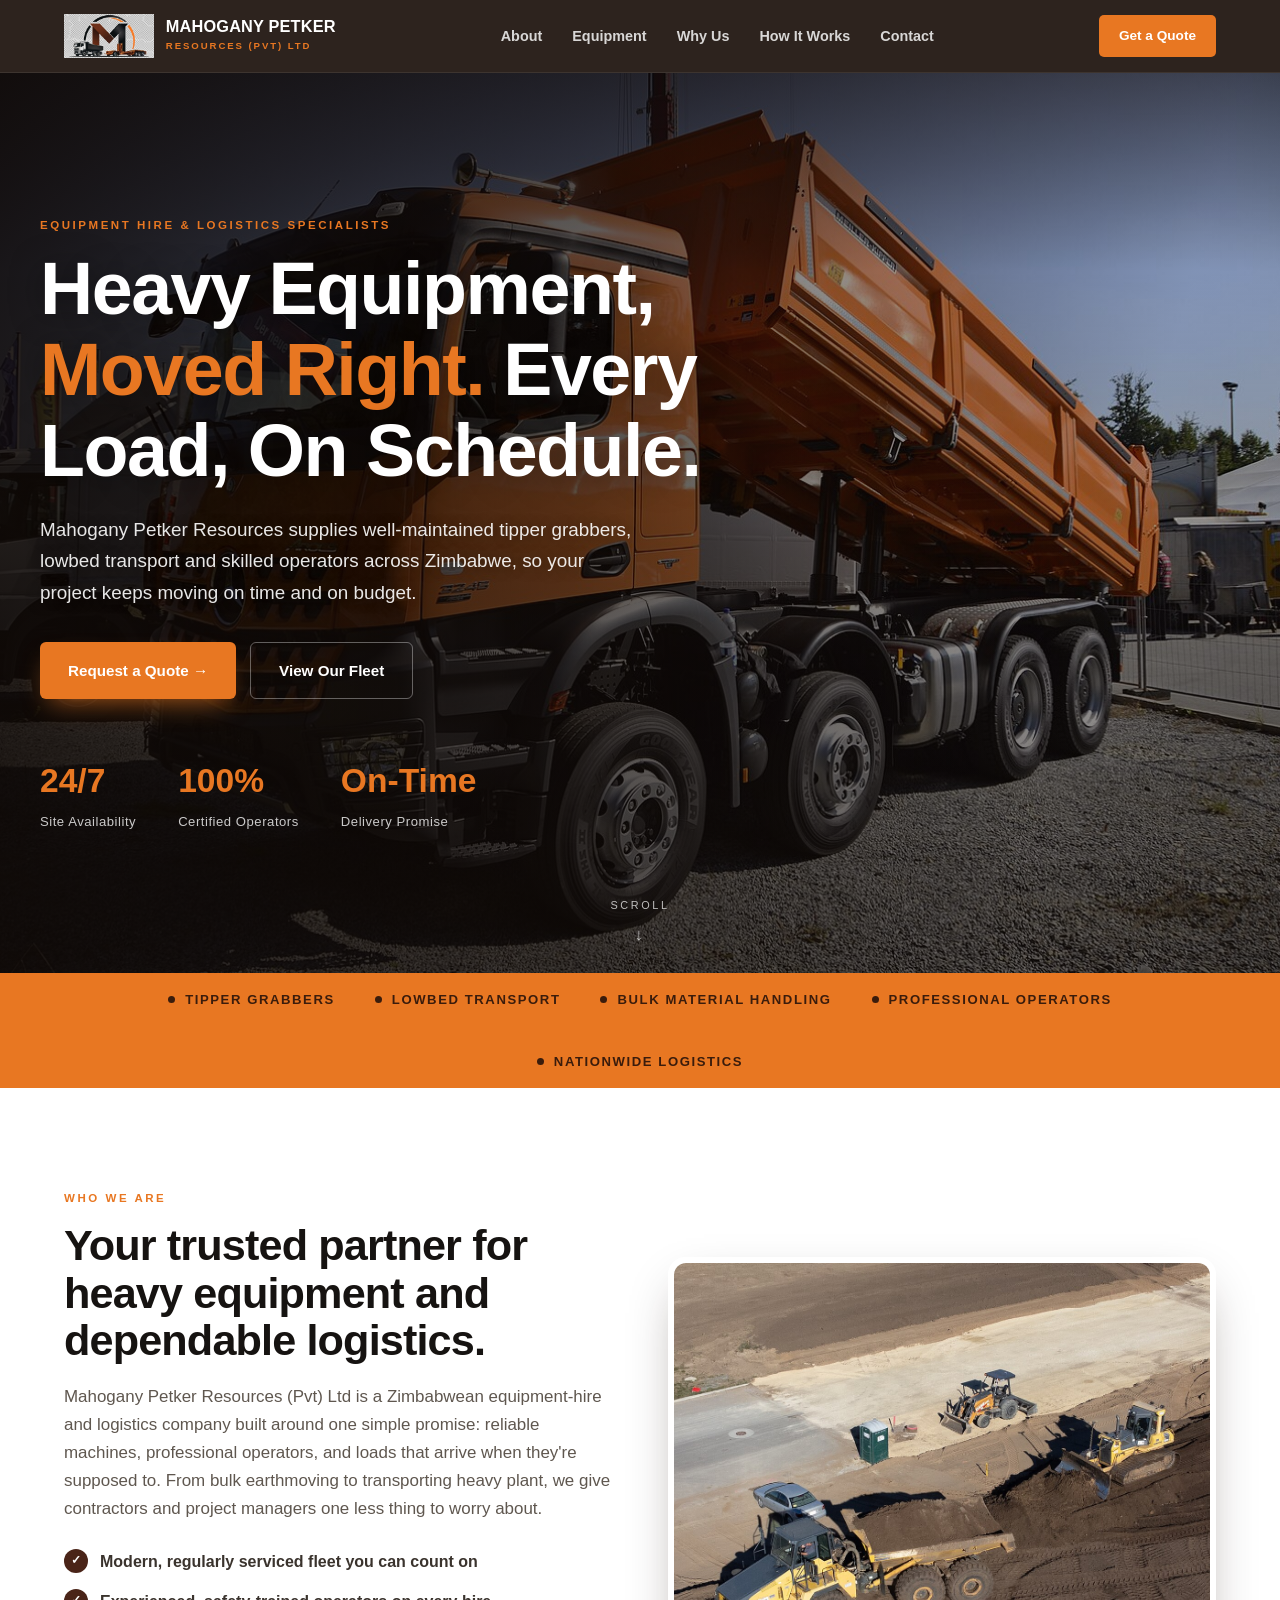
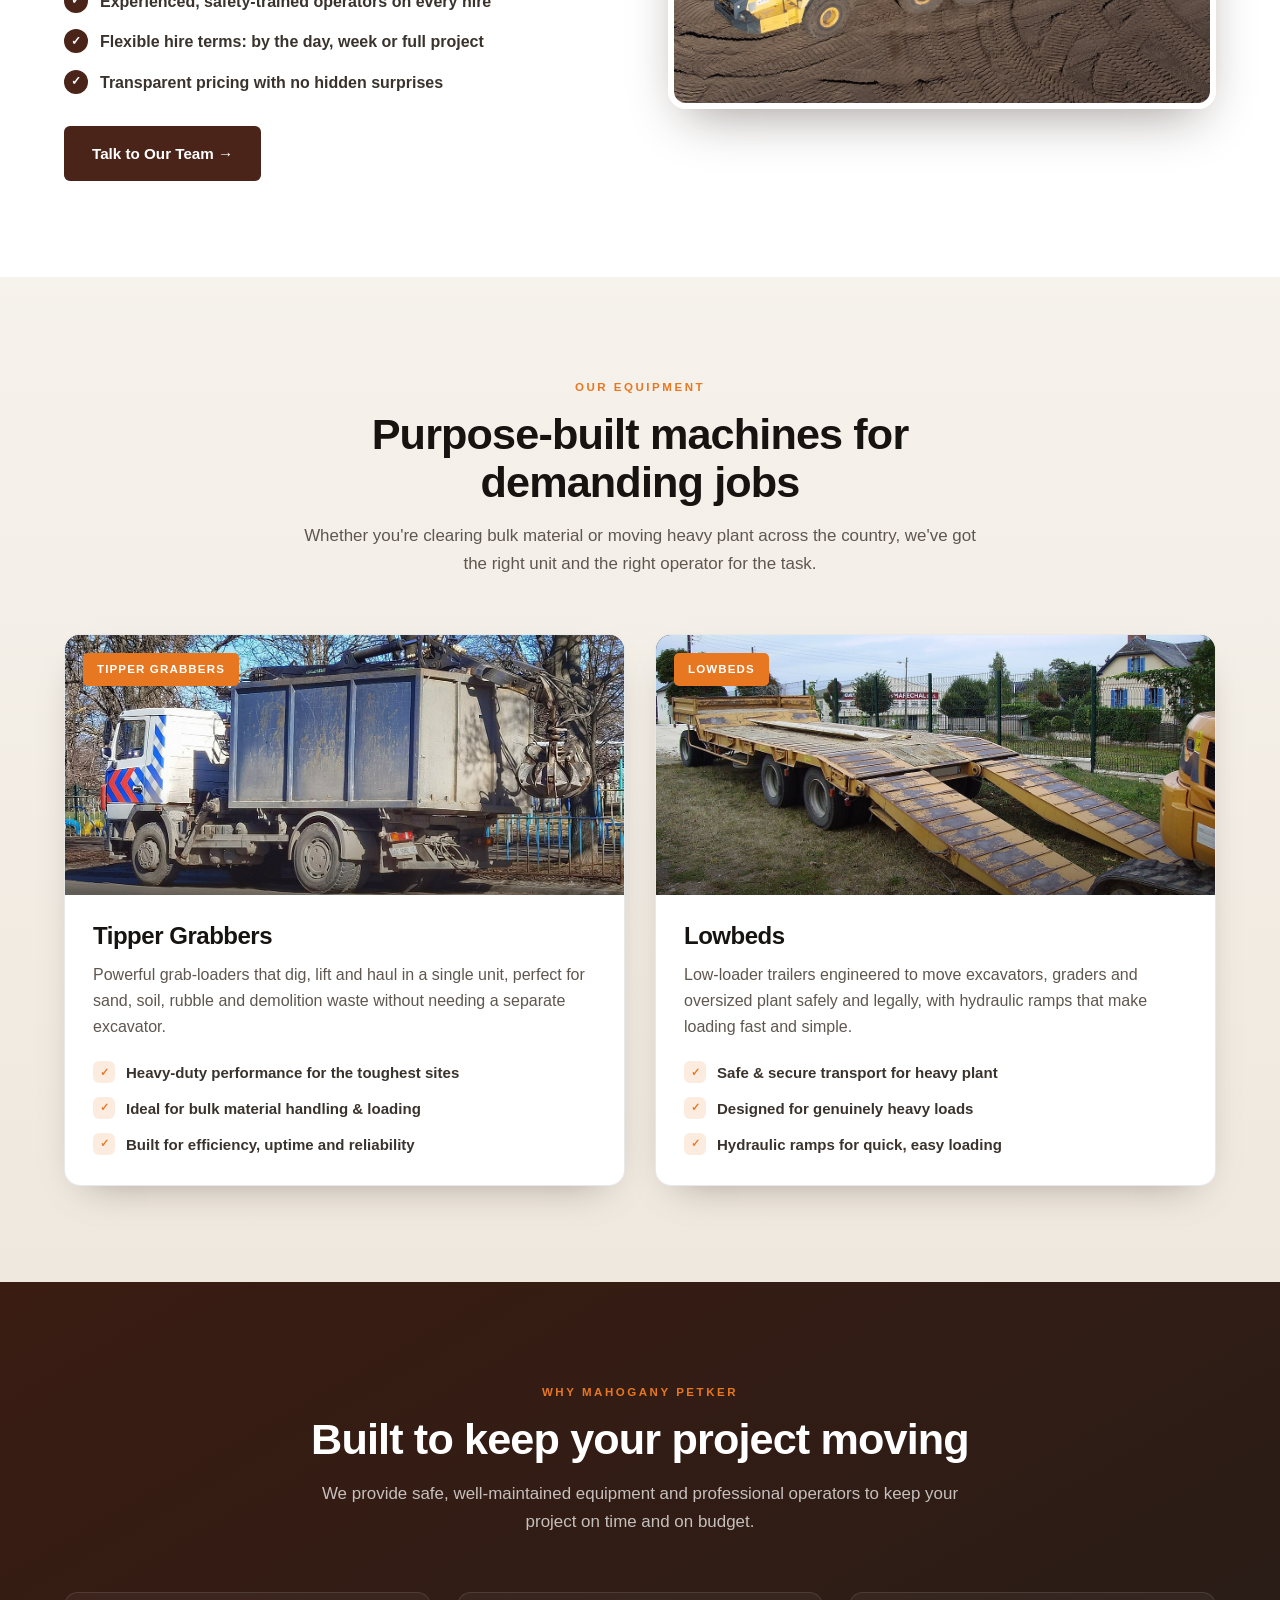
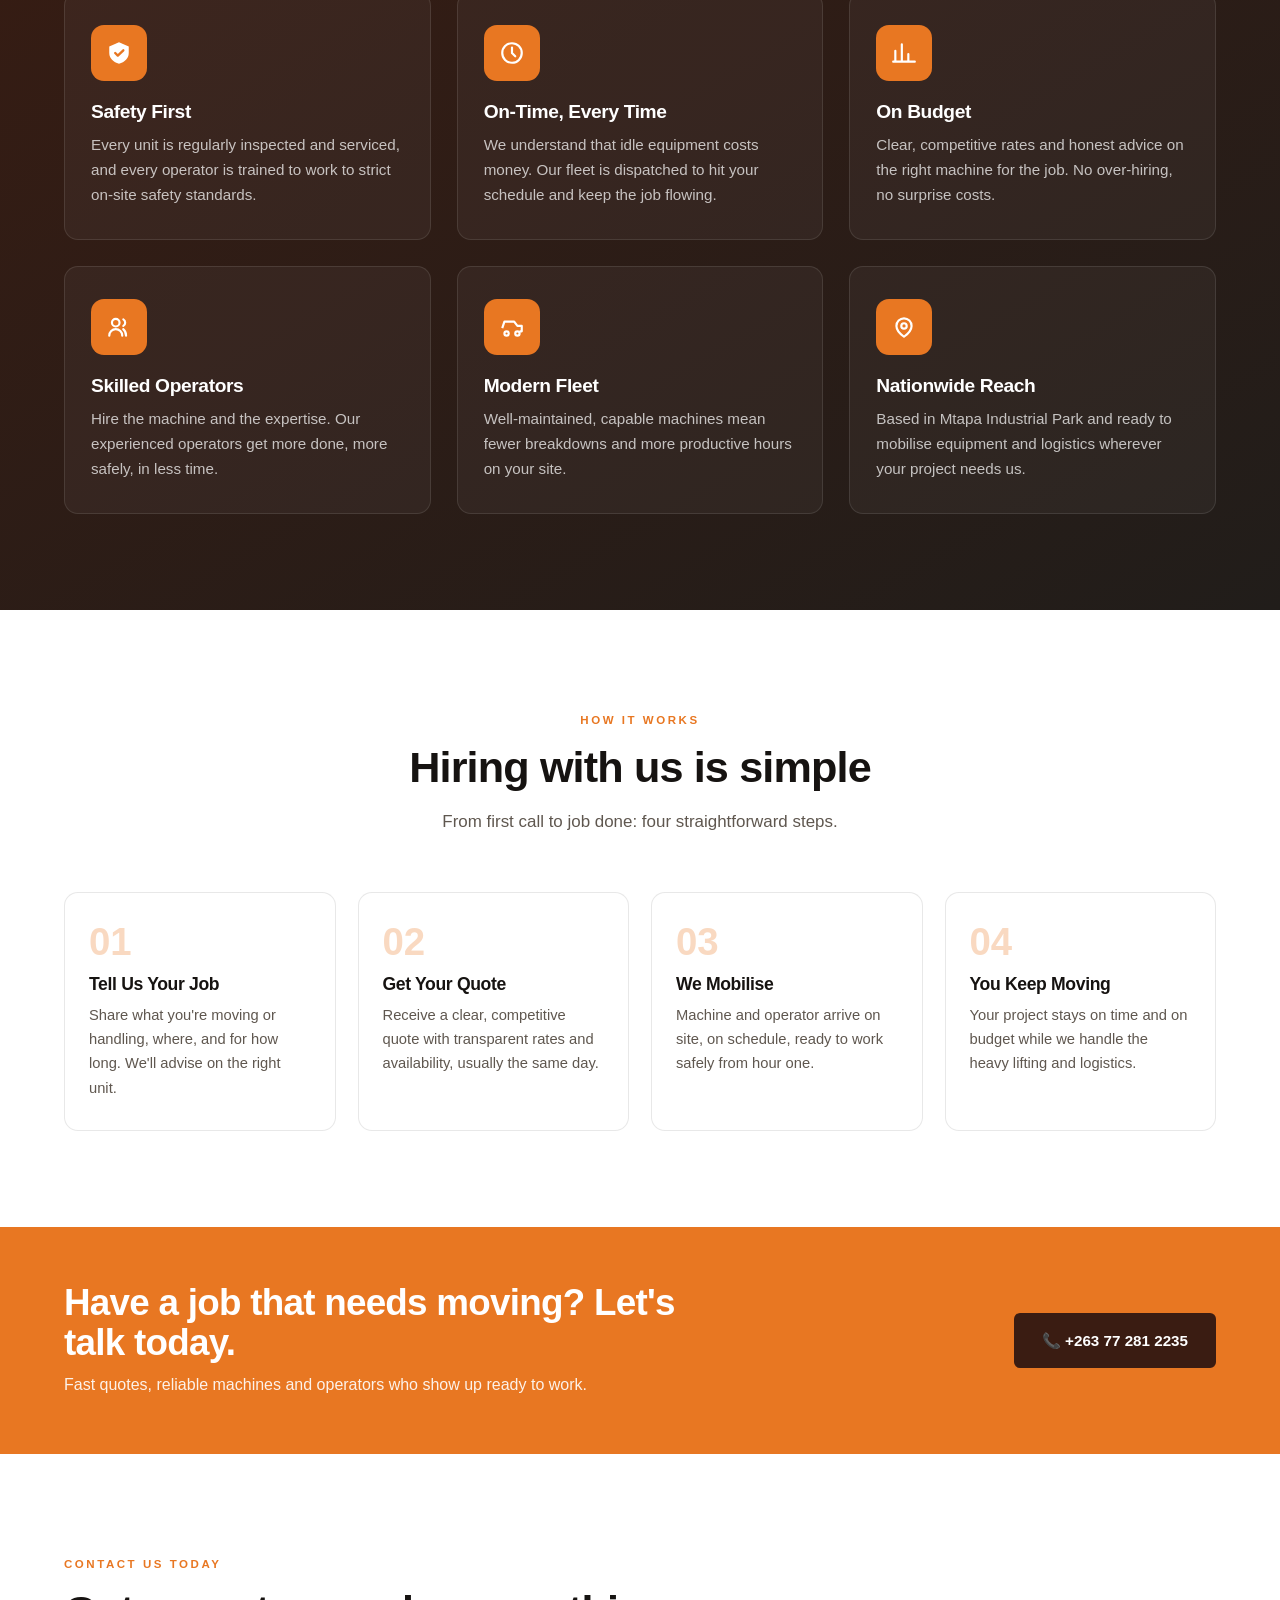
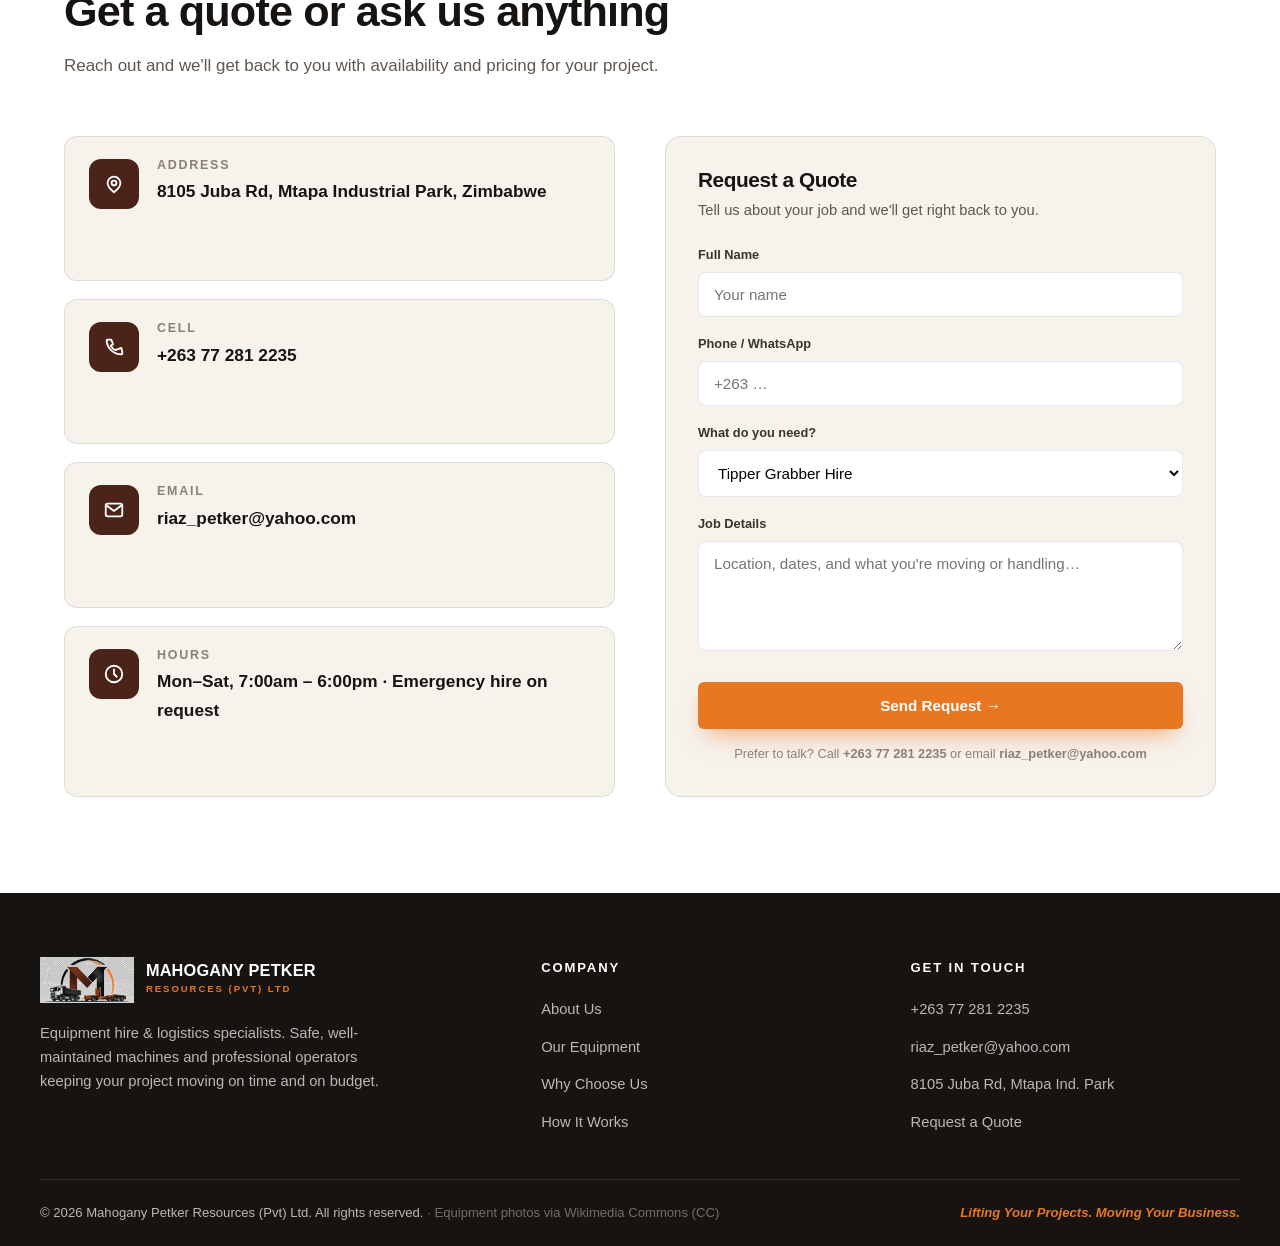
==== commit efcd88c5: "Add real logo, remove all em-dashes from copy" ====
--- a/mahogany-petker/index.html
+++ b/mahogany-petker/index.html
@@ -4,7 +4,7 @@
 <meta charset="UTF-8">
 <meta name="viewport" content="width=device-width, initial-scale=1.0">
 <title>Mahogany Petker Resources | Equipment Hire &amp; Logistics Specialists</title>
-<meta name="description" content="Mahogany Petker Resources (Pvt) Ltd — reliable equipment hire and heavy logistics in Zimbabwe. Tipper grabbers, lowbeds and professional operators to keep your project on time and on budget.">
+<meta name="description" content="Mahogany Petker Resources (Pvt) Ltd: reliable equipment hire and heavy logistics in Zimbabwe. Tipper grabbers, lowbeds and professional operators to keep your project on time and on budget.">
 <style>
   :root{
     --brown:#4a2418;
@@ -43,7 +43,7 @@
   header{position:sticky;top:0;z-index:50;background:rgba(28,18,12,.92);backdrop-filter:blur(10px);border-bottom:1px solid rgba(255,255,255,.08)}
   .nav{display:flex;align-items:center;justify-content:space-between;height:72px}
   .brand{display:flex;align-items:center;gap:12px}
-  .brand .logo-mark{width:44px;height:44px;flex:0 0 auto}
+  .brand .logo-mark{height:44px;width:auto;flex:0 0 auto;display:block}
   .brand-txt strong{display:block;color:#fff;font-size:1.02rem;font-weight:800;letter-spacing:.01em;line-height:1}
   .brand-txt span{display:block;color:var(--orange);font-size:.6rem;font-weight:700;letter-spacing:.2em;text-transform:uppercase;margin-top:3px}
   nav ul{display:flex;gap:30px;list-style:none}
@@ -183,32 +183,11 @@
 </head>
 <body>
 
-<!-- ============ REUSABLE SVG DEFS: LOGO ============ -->
-<svg width="0" height="0" style="position:absolute" aria-hidden="true">
-  <defs>
-    <!-- Logo mark: brown circle with truck silhouette + M -->
-    <symbol id="logoMark" viewBox="0 0 100 100">
-      <circle cx="50" cy="50" r="48" fill="#4a2418"/>
-      <circle cx="50" cy="50" r="48" fill="none" stroke="#e87722" stroke-width="3"/>
-      <path d="M50 8 A42 42 0 0 1 92 50" fill="none" stroke="#e87722" stroke-width="4" stroke-linecap="round"/>
-      <!-- M letter -->
-      <path d="M28 68 V36 L42 58 L56 36 V68" fill="none" stroke="#f6f2ec" stroke-width="7" stroke-linejoin="round" stroke-linecap="round"/>
-      <!-- little truck -->
-      <g transform="translate(60,60)">
-        <rect x="0" y="-8" width="12" height="9" rx="1" fill="#e87722"/>
-        <rect x="12" y="-4" width="8" height="5" fill="#f6f2ec"/>
-        <circle cx="4" cy="3" r="2.4" fill="#f6f2ec"/>
-        <circle cx="15" cy="3" r="2.4" fill="#f6f2ec"/>
-      </g>
-    </symbol>
-  </defs>
-</svg>
-
 <!-- ============ HEADER ============ -->
 <header>
   <div class="wrap nav">
     <a href="#home" class="brand">
-      <svg class="logo-mark"><use href="#logoMark"/></svg>
+      <img class="logo-mark" src="images/logo-mark.png" alt="Mahogany Petker Resources logo">
       <span class="brand-txt">
         <strong>MAHOGANY PETKER</strong>
         <span>Resources (Pvt) Ltd</span>
@@ -236,7 +215,7 @@
     <div class="hero-copy">
       <span class="eyebrow">Equipment Hire &amp; Logistics Specialists</span>
       <h1>Heavy Equipment, <em>Moved Right.</em> Every Load, On Schedule.</h1>
-      <p class="lead">Mahogany Petker Resources supplies well-maintained tipper grabbers, lowbed transport and skilled operators across Zimbabwe — so your project keeps moving on time and on budget.</p>
+      <p class="lead">Mahogany Petker Resources supplies well-maintained tipper grabbers, lowbed transport and skilled operators across Zimbabwe, so your project keeps moving on time and on budget.</p>
       <div class="hero-cta">
         <a href="#contact" class="btn btn-primary">Request a Quote →</a>
         <a href="#equipment" class="btn btn-ghost">View Our Fleet</a>
@@ -272,7 +251,7 @@
       <ul class="checks">
         <li>Modern, regularly serviced fleet you can count on</li>
         <li>Experienced, safety-trained operators on every hire</li>
-        <li>Flexible hire terms — by the day, week or full project</li>
+        <li>Flexible hire terms: by the day, week or full project</li>
         <li>Transparent pricing with no hidden surprises</li>
       </ul>
       <a href="#contact" class="btn btn-dark" style="margin-top:30px">Talk to Our Team →</a>
@@ -289,7 +268,7 @@
     <div class="sec-head center">
       <span class="eyebrow">Our Equipment</span>
       <h2>Purpose-built machines for demanding jobs</h2>
-      <p>Whether you're clearing bulk material or moving heavy plant across the country, we've got the right unit — and the right operator — for the task.</p>
+      <p>Whether you're clearing bulk material or moving heavy plant across the country, we've got the right unit and the right operator for the task.</p>
     </div>
     <div class="equip-grid">
 
@@ -301,7 +280,7 @@
         </div>
         <div class="equip-body">
           <h3>Tipper Grabbers</h3>
-          <p>Powerful grab-loaders that dig, lift and haul in a single unit — perfect for sand, soil, rubble and demolition waste without needing a separate excavator.</p>
+          <p>Powerful grab-loaders that dig, lift and haul in a single unit, perfect for sand, soil, rubble and demolition waste without needing a separate excavator.</p>
           <ul>
             <li><span class="dot">✓</span> Heavy-duty performance for the toughest sites</li>
             <li><span class="dot">✓</span> Ideal for bulk material handling &amp; loading</li>
@@ -318,7 +297,7 @@
         </div>
         <div class="equip-body">
           <h3>Lowbeds</h3>
-          <p>Low-loader trailers engineered to move excavators, graders and oversized plant safely and legally — with hydraulic ramps that make loading fast and simple.</p>
+          <p>Low-loader trailers engineered to move excavators, graders and oversized plant safely and legally, with hydraulic ramps that make loading fast and simple.</p>
           <ul>
             <li><span class="dot">✓</span> Safe &amp; secure transport for heavy plant</li>
             <li><span class="dot">✓</span> Designed for genuinely heavy loads</li>
@@ -353,7 +332,7 @@
       <div class="why-card">
         <span class="ic"><svg width="26" height="26" viewBox="0 0 24 24" fill="none"><path d="M4 20V10M10 20V4M16 20v-7M22 20H2" stroke="#fff" stroke-width="2" stroke-linecap="round"/></svg></span>
         <h3>On Budget</h3>
-        <p>Clear, competitive rates and honest advice on the right machine for the job — no over-hiring, no surprise costs.</p>
+        <p>Clear, competitive rates and honest advice on the right machine for the job. No over-hiring, no surprise costs.</p>
       </div>
       <div class="why-card">
         <span class="ic"><svg width="26" height="26" viewBox="0 0 24 24" fill="none"><circle cx="9" cy="8" r="3.5" stroke="#fff" stroke-width="2"/><path d="M3 20c0-3.3 2.7-6 6-6s6 2.7 6 6" stroke="#fff" stroke-width="2" stroke-linecap="round"/><path d="M16 5a3.5 3.5 0 0 1 0 6M18.5 20c0-2.5-1-4.7-2.6-6" stroke="#fff" stroke-width="2" stroke-linecap="round"/></svg></span>
@@ -380,11 +359,11 @@
     <div class="sec-head center">
       <span class="eyebrow">How It Works</span>
       <h2>Hiring with us is simple</h2>
-      <p>From first call to job done — four straightforward steps.</p>
+      <p>From first call to job done: four straightforward steps.</p>
     </div>
     <div class="steps">
       <div class="step"><h4>Tell Us Your Job</h4><p>Share what you're moving or handling, where, and for how long. We'll advise on the right unit.</p></div>
-      <div class="step"><h4>Get Your Quote</h4><p>Receive a clear, competitive quote with transparent rates and availability — usually the same day.</p></div>
+      <div class="step"><h4>Get Your Quote</h4><p>Receive a clear, competitive quote with transparent rates and availability, usually the same day.</p></div>
       <div class="step"><h4>We Mobilise</h4><p>Machine and operator arrive on site, on schedule, ready to work safely from hour one.</p></div>
       <div class="step"><h4>You Keep Moving</h4><p>Your project stays on time and on budget while we handle the heavy lifting and logistics.</p></div>
     </div>
@@ -457,7 +436,7 @@
   <div class="wrap foot-top">
     <div class="foot-brand">
       <div class="brand">
-        <svg class="logo-mark" style="width:46px;height:46px"><use href="#logoMark"/></svg>
+        <img class="logo-mark" style="height:46px" src="images/logo-mark.png" alt="Mahogany Petker Resources logo">
         <span class="brand-txt">
           <strong>MAHOGANY PETKER</strong>
           <span>Resources (Pvt) Ltd</span>
